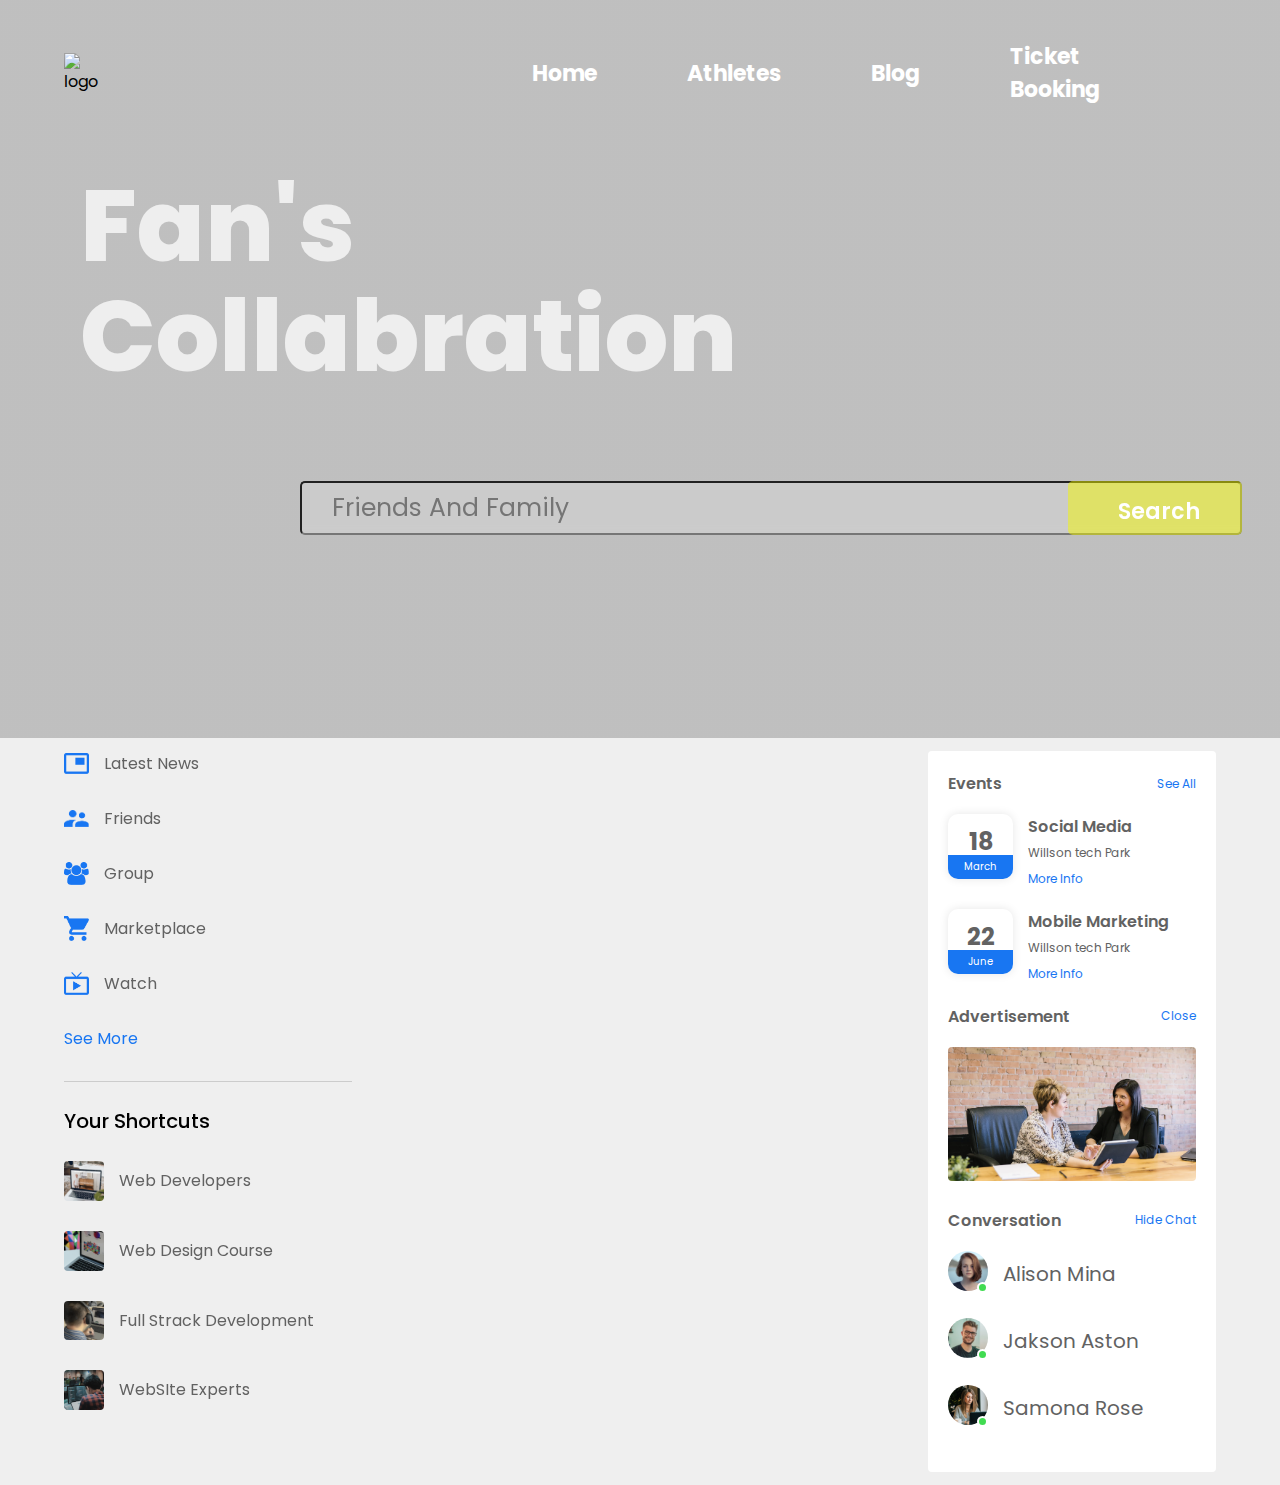
==== home.html @ 165e7d65 "Structure" ====
<!DOCTYPE html>
<html lang="en">
<head>
    <meta charset="UTF-8">
    <meta name="viewport" content="width=device-width, initial-scale=1.0">
    <title>Social Media Page</title>
    <link rel="stylesheet" href="style_home.css">
    <script src="https://kit.fontawesome.com/cb5ad846e6.js" crossorigin="anonymous"></script>
    <link rel="shortcut icon" href="images/favicon.ico" type="image/x-icon">
</head>
<body>
    
    <!-- <nav>
        <div class="nav-left">
            <img src="images/logo.png" alt="Logo" class="logo">
            <ul>
                <li><img src="images/notification.png" alt="notification"></li>
                <li><img src="images/inbox.png" alt="inbox"></li>
                <li><img src="images/video.png" alt="video"></li>
            </ul>
        </div>
        <div class="nav-right">

            <div class="search-box">
                <img src="images/search.png" alt="search">
                <input type="text" placeholder="Search">
            </div>

            <div class="nav-user-icon online">
                <img src="images/profile-pic.png" alt="profile pic">
            </div>
        </div>
    </nav> -->

    <div class="hero">
        <nav class=" nav-section flex">
            <div class="logo">
                <img src="./images/logo1.png" alt="logo">
            </div>

            <ul class="links flex">
                <li class="link"><strong><a href="#Home">Home</a></strong></li>
                <li class="link"><strong><a href="#Home">Athletes</a></strong></li>
                <li class="link"><strong><a href="#Home">Blog</a></strong></li>
                <li class="link"><strong><a href="#Home">Ticket Booking</a></strong></li>
            </ul>
        </nav>

        <header class="headline-section flex">
            <div class="heading">Fan's <br/>
                <span>Collabration </span>
            </div>

        </header>

        <div class="Search-section flex">
            <div class="search-input">
                <input type="text" placeholder="Friends And Family"></div>
            <div class=" search-text-div "></div>
            <div class="search-text ">Search</div>

        </div>

        
    </div>

    <dix class="container">
        <!-- left side bar  -->
        <div class="left-sidebar">
            <div class="imp-links">
                <a href="#"><img src="images/news.png" alt="news"> Latest News</a>
                <a href="#"><img src="images/friends.png" alt="friends"> Friends</a>
                <a href="#"><img src="images/group.png" alt="group">  Group</a>
                <a href="#"><img src="images/marketplace.png" alt="marketplace"> Marketplace</a>
                <a href="#"><img src="images/watch.png" alt="watch"> Watch</a>
                <a href="#">See More</a>
            </div>
            <div class="shortcut-links">
                <p>Your Shortcuts</p>
                <a href="#"><img src="images/shortcut-1.png" alt="shortcut1">Web Developers</a>
                <a href="#"><img src="images/shortcut-2.png" alt="shortcut1">Web Design Course</a>
                <a href="#"><img src="images/shortcut-3.png" alt="shortcut1">Full Strack Development</a>
                <a href="#"><img src="images/shortcut-4.png" alt="shortcut1">WebSIte Experts</a>

            </div>
        </div>


        <!-- main content  -->
        <div class="main-content"></div>


        <!-- right side bar  -->
        <div class="right-sidebar">
            <div class="sidebar-title">
                <h4>Events</h4>
                <a href="#">See All</a>
            </div>

            <div class="event">
                <div class="left-event">
                    <h3>18</h3>
                    <span>March</span>
                </div>
                <div class="right-event">
                    <h4>Social Media</h4>
                    <p><i class="fas fa-map-marker-alt"></i> Willson tech  Park</p>
                    <a href="#">More Info</a>
                </div>
            </div>

            <div class="event">
                <div class="left-event">
                    <h3>22</h3>
                    <span>June</span>
                </div>
                <div class="right-event">
                    <h4>Mobile Marketing</h4>
                    
                    <p> <i class="fas fa-map-marker-alt"></i> Willson tech  Park</p>
                    <a href="#">More Info</a>
                </div>
            </div>

            <div class="sidebar-title">
                <h4>Advertisement</h4>
                <a href="#">Close</a>
            </div>
            <img src="images/advertisement.png" alt="ads" class="sidebar-ads">

            <div class="sidebar-title">
                <h4>Conversation</h4>
                <a href="#">Hide Chat</a>
            </div>

            <div class="online-list">
                <div class="online">
                    <img src="images/member-1.png" alt="member1">
                </div>
                <p>Alison Mina</p>
            </div>
            <div class="online-list">
                <div class="online">
                    <img src="images/member-2.png" alt="member1">
                </div>
                <p>Jakson Aston</p>
            </div>
            <div class="online-list">
                <div class="online">
                    <img src="images/member-3.png" alt="member1">
                </div>
                <p>Samona Rose</p>
            </div>

        </div>

    </dix>

</body>
</html>
---- style_home.css ----
@import url('https://fonts.googleapis.com/css2?family=Poppins&display=swap');

*{
    margin: 0;
    padding: 0;
    font-family: 'poppins', sans-serif;
    box-sizing: border-box;
}

body{
    background: #efefef;
}

h1 {
    font-size: 3rem;
}

h2 {
    font-size: 2rem;
}

h3 {
    font-size: 1.5rem;
}

p {
    font-family: 'poppins', sans-serif;
    font-size: 1.25rem;
    color: var(--secondary-text-color);
    line-height: 1.8rem;
}

a {
    text-decoration: none;
    display: inline-block;
}

ul {
    list-style: none;
}

/* .container {
    max-width: 1180px;
    //max width basically used for the difine the max
    margin-inline: auto;
    padding-inline: 20px;
    overflow: hidden;
} */

.flex {
    display: flex;
    align-items: center;
}

.hero {
    width: 100%;
    height: 738px;
    background-image: linear-gradient(rgba(0, 0, 0, 0.2), rgba(0, 0, 0, 0.2)), url(./images/backgroung_img1.png);
    background-repeat: no-repeat;
    background-size: cover;
}

nav {
    /* justify-content: space-between; */
    padding: 40px;
    padding-left: 5%;
    padding-right: 10%;
    justify-items: flex-start;
    gap: 120px;
}

.links {
    gap: 90px;
    margin-inline-start: 300px;
}

.link a {
    font-size: 1.375rem;
    color: #ffffff;
}

.heading {
    width: 1000px;
    color: rgba(255, 255, 255, 0.73);
    font-size: 100px;
    font-weight: 800;
    line-height: 110px;
    padding-left: 80px;
    padding-top: 25px;
}

.heading span {
    width: 902px;
    color: rgba(255, 255, 255, 0.73);
    font-size: 100px;
    font-weight: 800;
    line-height: 110px;
    padding-top: 80px;
}

.Search-section {
    width: 942px;
    height: 54px;
    position: relative;
    flex-direction: row;
    margin-top: 90px;
    margin-left: 300px;
}

.search-input input {
    width: 942px;
    height: 54px;
    left: 0px;
    padding-left: 30px;
    font-size: 25px;
    color: #ffffff;
    /* justify-self: center; */
    background: rgba(255, 255, 255, 0.2);
    border-radius: 5px;
    backdrop-filter: blur(4px)
}
.search-input input ::placeholder{
    color: #fff;
}

.search-text-div {
    width: 174px;
    height: 54px;
    left: 768px;
    top: 0px;
    position: absolute;
    background: rgba(244, 249, 0, 0.49);
    border-radius: 5px
}

.search-text {
    left: 818px;
    top: 14px;
    position: absolute;
    color: white;
    font-size: 22px;
    font-weight: 600;
    word-wrap: break-word
}



.official-Tracking {
    width: 373px;
    height: 54px;
    background: rgba(255, 184, 0, 0.74);
    border-radius: 5px;
    backdrop-filter: blur(4px);
    justify-content: center;
    color: #ffffff;
    font-size: 20px;
}



/* nav{
    display: flex;
    align-items: center;
    justify-content: space-between;
    background: #1876f2;
    padding: 5px 5%;
    //Puts the header bar at one place 
    position: sticky;
    top: 0;
    z-index: 100;
}

.logo{
    width: 160px;
    margin-right: 45px;
}

.nav-left, .nav-right{
    display: flex;
    align-items: center;
}
.nav-left ul li{
    list-style: none;
    display: inline-block;
}
.nav-left ul li{
    width: 28px;
    margin: 0 15px;
}
.nav-user-icon img{
    width: 40px;
    border-radius: 50%;
    cursor: pointer;
}
.nav-user-icon{
    margin-left: 30px;
}
.search-box{
    background: #efefef;
    width: 350px;
    border-radius: 20px;
    display: flex;
    align-items: center;
    padding: 0 15px;
}

.search-box img{
    width: 18px;
}

.search-box input{
    width: 100%;
    background: transparent;
    padding: 10px;
    outline: none;
    border: 0;
} */

    /* Common */

.online{
    position: relative;
}
.online::after{
    content: '';
    width: 7px;
    height: 7px;
    border: 2px solid #fff;
    border-radius: 50%;
    background: #41db51;
    position: absolute;
    top: 0;
    right: 0;
}

    /* Main Body  */

.container{
    display: flex;
    justify-content: space-between;
    padding: 13px 5%;
}

/* Left Side Bar  */

.left-sidebar{
    /* background: #cbdffa; */
    flex-basis: 25%;
    position: sticky;
    top: 70px;
    align-self: flex-start;
}


.imp-links a , .shortcut-links a{
    text-decoration: none;
    display: flex;
    align-items: center;
    margin-bottom: 30px;
    color: #626262;
    width: fit-content;
}

.imp-links a img{
    width: 25px;
    margin-right: 15px;
}

.imp-links a:last-child{
    color: #1876f2;
}

.imp-links{
    border-bottom: 1px solid #ccc;
    
}
 
.shortcut-links a img{
    width: 40px;
    border-radius: 4px;
    margin-right: 15px;
}

.shortcut-links p{
    margin: 25px 0;
    columns: #626262;
    font-weight: 500;
}


/* Right Side Bar  */

.right-sidebar{
    /* background: #cbdffa; */
    flex-basis: 25%;
    position: sticky;
    top: 70px;
    align-self: flex-start;
    background: #fff;
    padding: 20px;
    border-radius: 4px;
    color: #626262;
}

.sidebar-title{
    display: flex;
    align-items: center;
    justify-content: space-between;
    margin-bottom: 18px;

}

.right-sidebar h4{
    font-weight: 600;
    font-size: 16px;
}

.sidebar-title a{
    text-decoration: none;
    color: #1876f2;
    font-size: 12px;
}

.event{
    display: flex;
    font-size: 14px;
    margin-bottom: 20px;
}

.left-event{
    border-radius: 10px;
    height: 65px;
    width: 65px;
    margin-right: 15px;
    padding-top: 10px;
    text-align: center;
    position: relative;
    overflow: hidden;
    box-shadow: 0 0 10px rgba(0,0,0, 0.1); 
}

.event p{
    font-size: 12px;
}

.event a{
    font-size: 12px;
    text-decoration: none;
    color: #1876f2;
}

.left-event span{
    position: absolute;
    bottom: 0;
    left: 0;
    width: 100%;
    background: #1876f2;
    color: #fff;
    font-size: 10px;
    padding: 4px 0;
}

.sidebar-ads{
    width: 100%;
    margin-bottom: 20px;
    border-radius: 4px;
}

.online-list{
    display: flex;
    align-items: center;
    margin-bottom: 20px;
}

.online-list .online img{
    width: 40px;
    border-radius: 50%;
}

.online-list .online {
    width: 40px;
    border-radius: 50%;
    margin-right: 15px;
}

.online-list .online::after{
    top: unset;
    bottom: 5px;
}


/* Main Content Bar  */

.main-content{
    flex-basis: 47%;
}
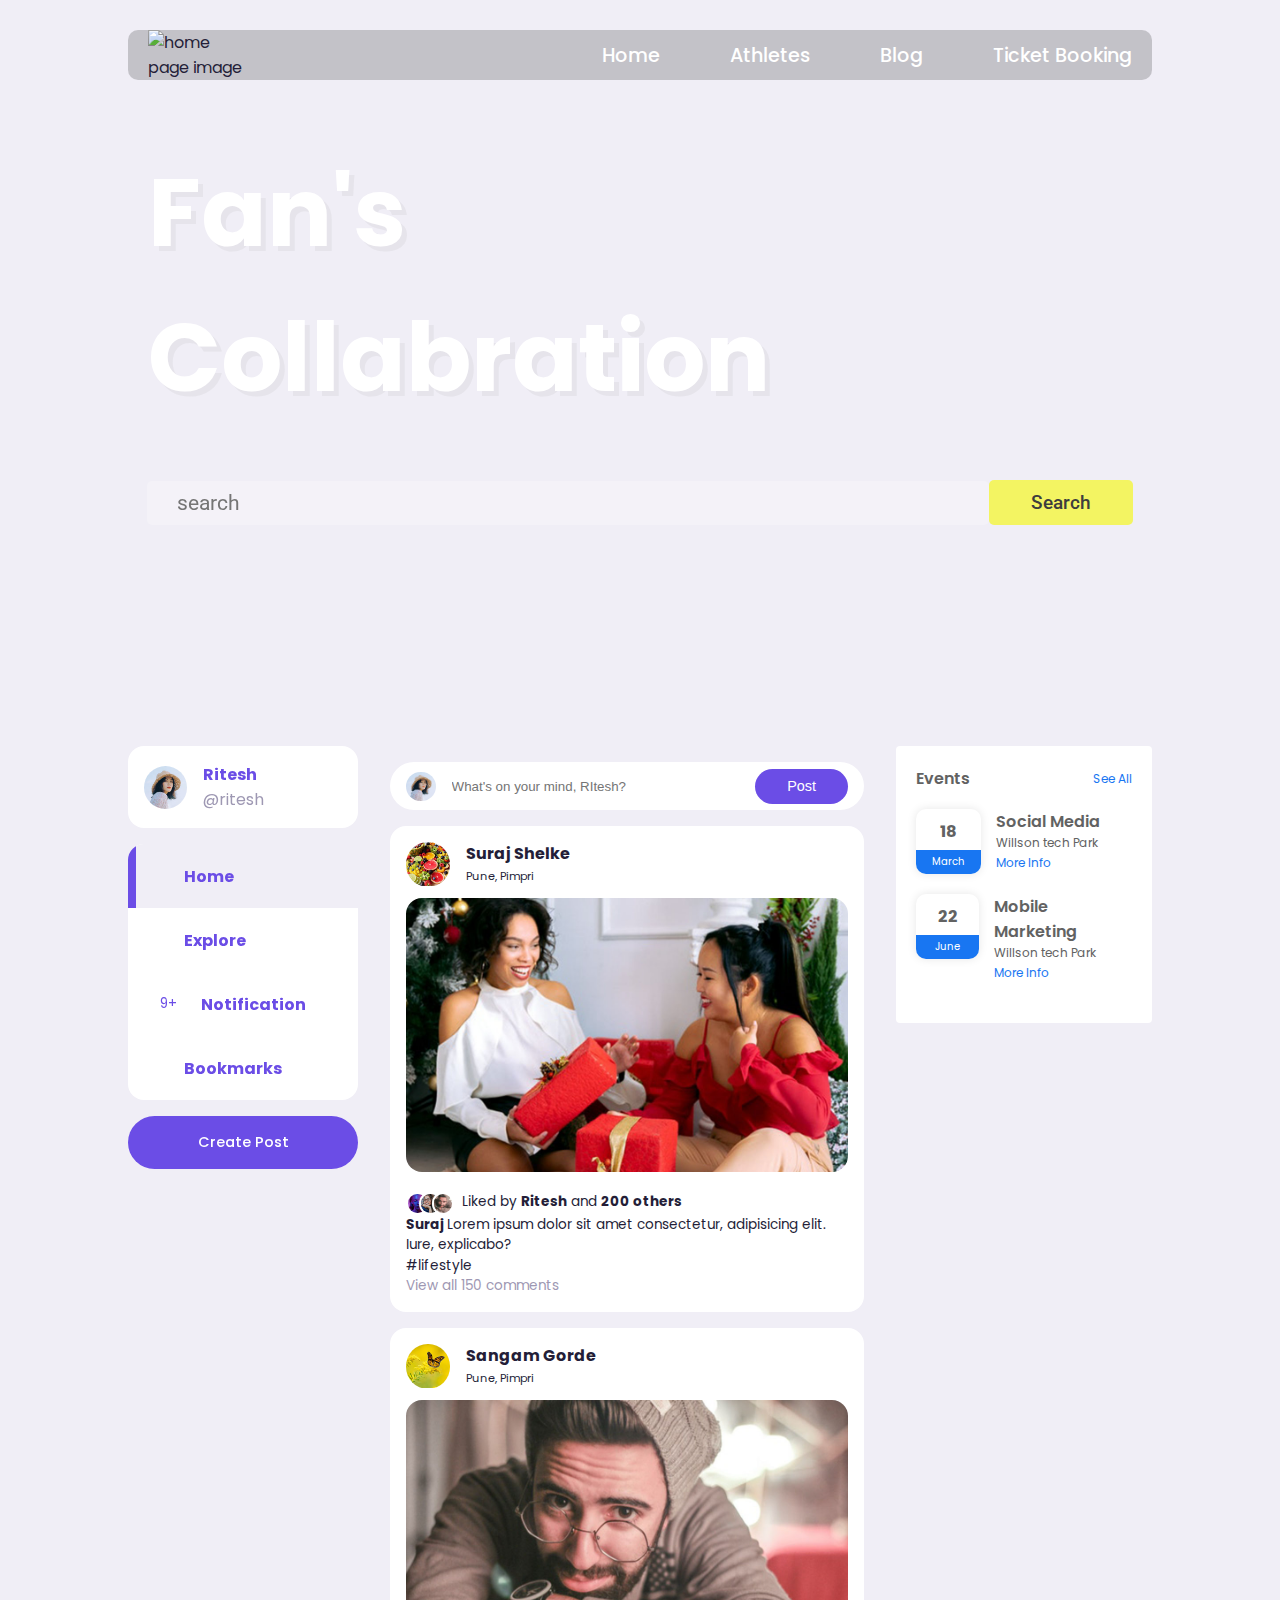
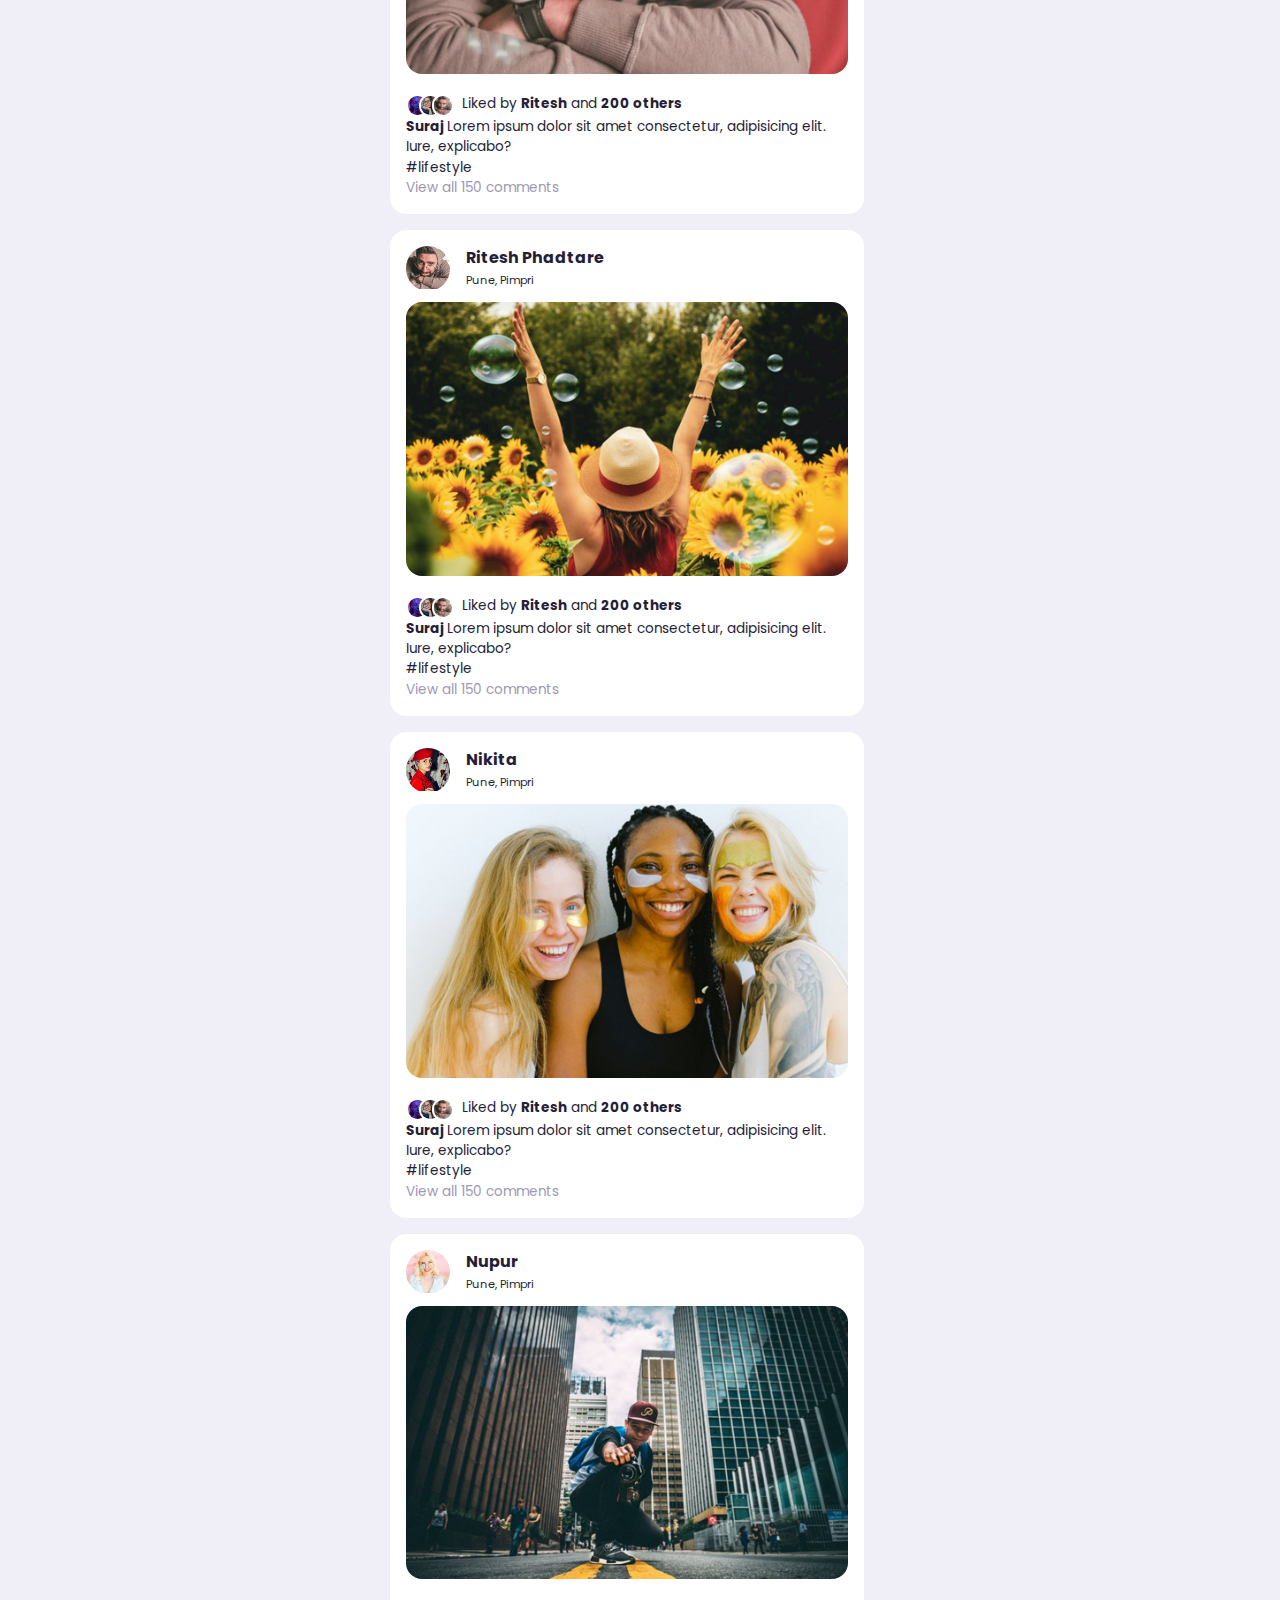
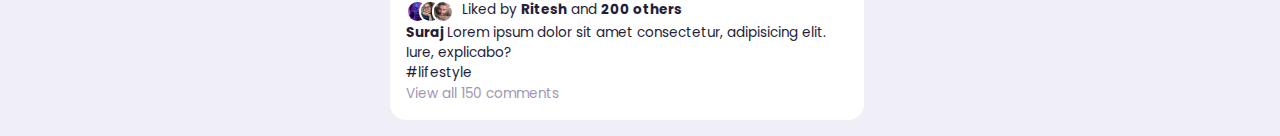
==== commit 109475bf: "Made Responsive" ====
--- a/home.html
+++ b/home.html
@@ -3,158 +3,448 @@
 <head>
     <meta charset="UTF-8">
     <meta name="viewport" content="width=device-width, initial-scale=1.0">
-    <title>Social Media Page</title>
+    <title>Social Media</title>
     <link rel="stylesheet" href="style_home.css">
+    <link rel="stylesheet" href="responsive css/sm_res_style.css">
+
     <script src="https://kit.fontawesome.com/cb5ad846e6.js" crossorigin="anonymous"></script>
-    <link rel="shortcut icon" href="images/favicon.ico" type="image/x-icon">
 </head>
 <body>
+        <!-- Common Header -->
+    <div class="hero">
+        <nav class="nav-section container flex">
+            <div class="website-logo">
+                <img class="LogoImg" src="images/logo1.png" alt="home page image">
+            </div>
+
+            <div class="menus">
+                <ul class="flex">
+                    <li><strong><a class="hover-menu" href="#home">Home</a></strong></li>
+                    <li><strong><a class="hover-menu" href="#home">Athletes</a></strong></li>
+                    <li><strong><a class="hover-menu" href="#home">Blog</a></strong></li>
+                    <li><strong><a class="hover-menu" href="#home">Ticket Booking</a></strong></li>
+                </ul>
+            </div>
+            <a href="#" class="nav-toggle hover-menu">
+                <img class="Bars" src="images/menuBars.png" alt="">
+            </a>
+        </nav>
+
+        <header>
+            <div class="header-section container flex">
+                <div class="header-text flex">
+                    <h1>Fan's</h1>
+                    <h1>Collabration</h1>
+                </div>
+            </div>
+
+            <div class="search-section container flex">
+                <div class="search-input">
+                    <input type="text" placeholder="search">
+                </div>
     
-    <!-- <nav>
-        <div class="nav-left">
-            <img src="images/logo.png" alt="Logo" class="logo">
-            <ul>
-                <li><img src="images/notification.png" alt="notification"></li>
-                <li><img src="images/inbox.png" alt="inbox"></li>
-                <li><img src="images/video.png" alt="video"></li>
-            </ul>
+                <div class="search-text ">
+                    <input class="search-btn" type="button" name="search-btn" value="Search">
+                </div>
+            </div>
+        </header>
+    </div>
+
+
+    <!-- Main -->
+    <main>
+        <div class="container">
+            <!-- LEFT -->
+            <div class="left">
+                <a class="profile">
+                    <div class="profile-photo">
+                        <img src="images/profile-1.jpg">
+                    </div>
+                    <div class="handle">
+                        <h4>Ritesh</h4>
+                        <p class="text-muted">
+                            @ritesh
+                        </p>
+                    </div>
+                </a>
+
+                <!-- Side Bar -->
+                <div class="sidebar">
+                    <a class="menu-item active">
+                        <span><i class="fa-solid fa-house"></i></span> <h3>Home</h3>
+                    </a>
+
+                    <a class="menu-item">
+                        <span><i class="fa-regular fa-compass"></i></span> <h3>Explore</h3>
+                    </a>
+
+                    <a class="menu-item" id="notifications">
+                        <span><i class="fa-regular fa-bell"></i></span><small class="notification-count">9+</small> <h3>Notification</h3>
+                        <!-- Notification Pop Up -->
+                        <div class="notifications-popup">
+                            <div>
+                                <div class="profile-photo">
+                                    <img src="images/profile-2.jpg">
+                                </div>
+                                <div class="notification-body">
+                                    <b>Suraj Shelke</b> accepted your friend request
+                                    <small class="text-muted">2 DAYS AGO</small>
+                                </div>
+                            </div>
+
+                            <div>
+                                <div class="profile-photo">
+                                    <img src="images/profile-3.jpg">
+                                </div>
+                                <div class="notification-body">
+                                    <b>Suraj Shelke</b> accepted your friend request
+                                    <small class="text-muted">2 DAYS AGO</small>
+                                </div>
+                            </div>
+
+                            <div>
+                                <div class="profile-photo">
+                                    <img src="images/profile-4.jpg">
+                                </div>
+                                <div class="notification-body">
+                                    <b>Suraj Shelke</b> accepted your friend request
+                                    <small class="text-muted">2 DAYS AGO</small>
+                                </div>
+                            </div> 
+
+                            <div>
+                                <div class="profile-photo">
+                                    <img src="images/profile-6.jpg">
+                                </div>
+                                <div class="notification-body">
+                                    <b>Suraj Shelke</b> accepted your friend request
+                                    <small class="text-muted">2 DAYS AGO</small>
+                                </div>
+                            </div> 
+
+                            <div>
+                                <div class="profile-photo">
+                                    <img src="images/profile-7.jpg">
+                                </div>
+                                <div class="notification-body">
+                                    <b>Suraj Shelke</b> accepted your friend request
+                                    <small class="text-muted">2 DAYS AGO</small>
+                                </div>
+                            </div> 
+                        </div>
+                        <!-- END Notification Pop Up -->
+                    </a>
+
+                    <!-- <a class="menu-item" id="messages-notification">
+                        <span><i class="fa-regular fa-message" ><small class="notification-count">6</small></i></span> <h3>Message</h3>
+                    </a> -->
+
+                    <a class="menu-item">
+                        <span><i class="fa-regular fa-bookmark"></i></span> <h3>Bookmarks</h3>
+                    </a>
+
+                    <!-- <a class="menu-item">
+                        <span><i class="fa-solid fa-chart-line"></i></span> <h3>Analytics</h3>
+                    </a> -->
+
+                    <!-- <a class="menu-item">
+                        <span><i class="fa-solid fa-palette"></i></span> <h3>Theme</h3>
+                    </a> -->
+
+                    <!-- <a class="menu-item">
+                        <span><i class="fa-solid fa-gear"></i></span> <h3>Settings</h3>
+                    </a> -->
+                </div>
+
+                <!-- END of Sidebar -->
+                <label for="create-post" class="btn btn-primary">Create Post</label>
+            </div>
+            <!-- END of LEFT -->
+
+            <!-- Middle -->
+            <div class="middle">
+
+                <!-- Create Post -->
+                <form class="create-post">
+                    <div class="profile-photo">
+                        <img src="images/profile-1.jpg">
+                    </div>
+                    <input type="text" placeholder="What's on your mind, RItesh?" id="create-post">
+                    <input type="submit" value="Post" class="btn btn-primary">
+                </form>
+                <!-- End of Create Post -->
+
+                <!-- Feeds -->
+                <div class="feeds">
+                    <!-- Feed1 -->
+                    <div class="feed">
+                        <div class="head">
+                            <div class="user">
+                                <div class="profile-photo">
+                                    <img src="images/profile-13.jpg">
+                                </div>
+                                <div class="info">
+                                    <h3>Suraj Shelke</h3>
+                                    <small>Pune, Pimpri</small>
+                                </div>
+                            </div>
+                            <span class="edit">
+                                <i class="fa-solid fa-ellipsis"></i>
+                            </span>
+                        </div>
+                        <div class="photo">
+                            <img src="images/feed-1.jpg" alt="">
+                        </div>
+
+                        <div class="action-buttons">
+                            <div class="interaction-buttons">
+                                <span><i class="fa-regular fa-heart"></i></span>
+                                <span><i class="fa-regular fa-comment"></i></span>
+                                <span><i class="fa-solid fa-share"></i></span>
+                            </div>
+                            <div class="bookmark">
+                                <span><i class="fa-regular fa-bookmark"></i></span>
+                            </div>
+                        </div>
+
+                        <div class="liked-by">
+                            <span><img src="images/profile-10.jpg" alt=""></span>
+                            <span><img src="images/profile-4.jpg" alt=""></span>
+                            <span><img src="images/profile-15.jpg" alt=""></span>
+                            <p>Liked by <b>Ritesh</b> and <b>200 others</b></p>
+                        </div>
+
+                        <div class="caption">
+                            <p><b>Suraj </b>Lorem ipsum dolor sit amet consectetur, adipisicing elit. Iure, explicabo?</p>
+                            <span class="harsh-tag">#lifestyle</span>
+                        </div>
+                        <div class="comments text-muted">View all 150 comments</div>
+                    </div>
+                    <!-- END of Feed1 -->
+
+                    <!-- Feed2 -->
+                    <div class="feed">
+                        <div class="head">
+                            <div class="user">
+                                <div class="profile-photo">
+                                    <img src="images/profile-14.jpg">
+                                </div>
+                                <div class="info">
+                                    <h3>Sangam Gorde</h3>
+                                    <small>Pune, Pimpri</small>
+                                </div>
+                            </div>
+                            <span class="edit">
+                                <i class="fa-solid fa-ellipsis"></i>
+                            </span>
+                        </div>
+                        <div class="photo">
+                            <img src="images/feed-2.jpg" alt="">
+                        </div>
+
+                        <div class="action-buttons">
+                            <div class="interaction-buttons">
+                                <span><i class="fa-regular fa-heart"></i></span>
+                                <span><i class="fa-regular fa-comment"></i></span>
+                                <span><i class="fa-solid fa-share"></i></span>
+                            </div>
+                            <div class="bookmark">
+                                <span><i class="fa-regular fa-bookmark"></i></span>
+                            </div>
+                        </div>
+
+                        <div class="liked-by">
+                            <span><img src="images/profile-10.jpg" alt=""></span>
+                            <span><img src="images/profile-4.jpg" alt=""></span>
+                            <span><img src="images/profile-15.jpg" alt=""></span>
+                            <p>Liked by <b>Ritesh</b> and <b>200 others</b></p>
+                        </div>
+
+                        <div class="caption">
+                            <p><b>Suraj </b>Lorem ipsum dolor sit amet consectetur, adipisicing elit. Iure, explicabo?</p>
+                            <span class="harsh-tag">#lifestyle</span>
+                        </div>
+                        <div class="comments text-muted">View all 150 comments</div>
+                    </div>
+                    <!-- END of Feed2 -->
+                    
+                    <!-- Feed3 -->
+                    <div class="feed">
+                        <div class="head">
+                            <div class="user">
+                                <div class="profile-photo">
+                                    <img src="images/profile-15.jpg">
+                                </div>
+                                <div class="info">
+                                    <h3>Ritesh Phadtare</h3>
+                                    <small>Pune, Pimpri</small>
+                                </div>
+                            </div>
+                            <span class="edit">
+                                <i class="fa-solid fa-ellipsis"></i>
+                            </span>
+                        </div>
+                        <div class="photo">
+                            <img src="images/feed-3.jpg" alt="">
+                        </div>
+
+                        <div class="action-buttons">
+                            <div class="interaction-buttons">
+                                <span><i class="fa-regular fa-heart"></i></span>
+                                <span><i class="fa-regular fa-comment"></i></span>
+                                <span><i class="fa-solid fa-share"></i></span>
+                            </div>
+                            <div class="bookmark">
+                                <span><i class="fa-regular fa-bookmark"></i></span>
+                            </div>
+                        </div>
+
+                        <div class="liked-by">
+                            <span><img src="images/profile-10.jpg" alt=""></span>
+                            <span><img src="images/profile-4.jpg" alt=""></span>
+                            <span><img src="images/profile-15.jpg" alt=""></span>
+                            <p>Liked by <b>Ritesh</b> and <b>200 others</b></p>
+                        </div>
+
+                        <div class="caption">
+                            <p><b>Suraj </b>Lorem ipsum dolor sit amet consectetur, adipisicing elit. Iure, explicabo?</p>
+                            <span class="harsh-tag">#lifestyle</span>
+                        </div>
+                        <div class="comments text-muted">View all 150 comments</div>
+                    </div>
+                    <!-- END of Feed3 -->
+
+                    <!-- Feed4 -->
+                    <div class="feed">
+                        <div class="head">
+                            <div class="user">
+                                <div class="profile-photo">
+                                    <img src="images/profile-16.jpg">
+                                </div>
+                                <div class="info">
+                                    <h3>Nikita</h3>
+                                    <small>Pune, Pimpri</small>
+                                </div>
+                            </div>
+                            <span class="edit">
+                                <i class="fa-solid fa-ellipsis"></i>
+                            </span>
+                        </div>
+                        <div class="photo">
+                            <img src="images/feed-4.jpg" alt="">
+                        </div>
+
+                        <div class="action-buttons">
+                            <div class="interaction-buttons">
+                                <span><i class="fa-regular fa-heart"></i></span>
+                                <span><i class="fa-regular fa-comment"></i></span>
+                                <span><i class="fa-solid fa-share"></i></span>
+                            </div>
+                            <div class="bookmark">
+                                <span><i class="fa-regular fa-bookmark"></i></span>
+                            </div>
+                        </div>
+
+                        <div class="liked-by">
+                            <span><img src="images/profile-10.jpg" alt=""></span>
+                            <span><img src="images/profile-4.jpg" alt=""></span>
+                            <span><img src="images/profile-15.jpg" alt=""></span>
+                            <p>Liked by <b>Ritesh</b> and <b>200 others</b></p>
+                        </div>
+
+                        <div class="caption">
+                            <p><b>Suraj </b>Lorem ipsum dolor sit amet consectetur, adipisicing elit. Iure, explicabo?</p>
+                            <span class="harsh-tag">#lifestyle</span>
+                        </div>
+                        <div class="comments text-muted">View all 150 comments</div>
+                    </div>
+                    <!-- END of Feed4 -->
+
+                    <!-- Feed5 -->
+                    <div class="feed">
+                        <div class="head">
+                            <div class="user">
+                                <div class="profile-photo">
+                                    <img src="images/profile-17.jpg">
+                                </div>
+                                <div class="info">
+                                    <h3>Nupur</h3>
+                                    <small>Pune, Pimpri</small>
+                                </div>
+                            </div>
+                            <span class="edit">
+                                <i class="fa-solid fa-ellipsis"></i>
+                            </span>
+                        </div>
+                        <div class="photo">
+                            <img src="images/feed-5.jpg" alt="">
+                        </div>
+
+                        <div class="action-buttons">
+                            <div class="interaction-buttons">
+                                <span><i class="fa-regular fa-heart"></i></span>
+                                <span><i class="fa-regular fa-comment"></i></span>
+                                <span><i class="fa-solid fa-share"></i></span>
+                            </div>
+                            <div class="bookmark">
+                                <span><i class="fa-regular fa-bookmark"></i></span>
+                            </div>
+                        </div>
+
+                        <div class="liked-by">
+                            <span><img src="images/profile-10.jpg" alt=""></span>
+                            <span><img src="images/profile-4.jpg" alt=""></span>
+                            <span><img src="images/profile-15.jpg" alt=""></span>
+                            <p>Liked by <b>Ritesh</b> and <b>200 others</b></p>
+                        </div>
+
+                        <div class="caption">
+                            <p><b>Suraj </b>Lorem ipsum dolor sit amet consectetur, adipisicing elit. Iure, explicabo?</p>
+                            <span class="harsh-tag">#lifestyle</span>
+                        </div>
+                        <div class="comments text-muted">View all 150 comments</div>
+                    </div>
+                    <!-- END of Feed5 -->
+                </div>
+                <!-- END of Feeds -->
+            </div>
+            <!-- END of Middle -->
+
+            <!-- Right -->
+            <div class="right-sidebar">
+                <div class="sidebar-title">
+                    <h4>Events</h4>
+                    <a href="#">See All</a>
+                </div>
+    
+                <div class="event">
+                    <div class="left-event">
+                        <h3>18</h3>
+                        <span>March</span>
+                    </div>
+                    <div class="right-event">
+                        <h4>Social Media</h4>
+                        <p><i class="fas fa-map-marker-alt"></i> Willson tech  Park</p>
+                        <a href="#">More Info</a>
+                    </div>
+                </div>
+    
+                <div class="event">
+                    <div class="left-event">
+                        <h3>22</h3>
+                        <span>June</span>
+                    </div>
+                    <div class="right-event">
+                        <h4>Mobile Marketing</h4>
+                        
+                        <p> <i class="fas fa-map-marker-alt"></i> Willson tech  Park</p>
+                        <a href="#">More Info</a>
+                    </div>
+                </div>
+            </div>
+            <!-- END of RIght -->
         </div>
-        <div class="nav-right">
-
-            <div class="search-box">
-                <img src="images/search.png" alt="search">
-                <input type="text" placeholder="Search">
-            </div>
-
-            <div class="nav-user-icon online">
-                <img src="images/profile-pic.png" alt="profile pic">
-            </div>
-        </div>
-    </nav> -->
-
-    <div class="hero">
-        <nav class=" nav-section flex">
-            <div class="logo">
-                <img src="./images/logo1.png" alt="logo">
-            </div>
-
-            <ul class="links flex">
-                <li class="link"><strong><a href="#Home">Home</a></strong></li>
-                <li class="link"><strong><a href="#Home">Athletes</a></strong></li>
-                <li class="link"><strong><a href="#Home">Blog</a></strong></li>
-                <li class="link"><strong><a href="#Home">Ticket Booking</a></strong></li>
-            </ul>
-        </nav>
-
-        <header class="headline-section flex">
-            <div class="heading">Fan's <br/>
-                <span>Collabration </span>
-            </div>
-
-        </header>
-
-        <div class="Search-section flex">
-            <div class="search-input">
-                <input type="text" placeholder="Friends And Family"></div>
-            <div class=" search-text-div "></div>
-            <div class="search-text ">Search</div>
-
-        </div>
-
-        
-    </div>
-
-    <dix class="container">
-        <!-- left side bar  -->
-        <div class="left-sidebar">
-            <div class="imp-links">
-                <a href="#"><img src="images/news.png" alt="news"> Latest News</a>
-                <a href="#"><img src="images/friends.png" alt="friends"> Friends</a>
-                <a href="#"><img src="images/group.png" alt="group">  Group</a>
-                <a href="#"><img src="images/marketplace.png" alt="marketplace"> Marketplace</a>
-                <a href="#"><img src="images/watch.png" alt="watch"> Watch</a>
-                <a href="#">See More</a>
-            </div>
-            <div class="shortcut-links">
-                <p>Your Shortcuts</p>
-                <a href="#"><img src="images/shortcut-1.png" alt="shortcut1">Web Developers</a>
-                <a href="#"><img src="images/shortcut-2.png" alt="shortcut1">Web Design Course</a>
-                <a href="#"><img src="images/shortcut-3.png" alt="shortcut1">Full Strack Development</a>
-                <a href="#"><img src="images/shortcut-4.png" alt="shortcut1">WebSIte Experts</a>
-
-            </div>
-        </div>
-
-
-        <!-- main content  -->
-        <div class="main-content"></div>
-
-
-        <!-- right side bar  -->
-        <div class="right-sidebar">
-            <div class="sidebar-title">
-                <h4>Events</h4>
-                <a href="#">See All</a>
-            </div>
-
-            <div class="event">
-                <div class="left-event">
-                    <h3>18</h3>
-                    <span>March</span>
-                </div>
-                <div class="right-event">
-                    <h4>Social Media</h4>
-                    <p><i class="fas fa-map-marker-alt"></i> Willson tech  Park</p>
-                    <a href="#">More Info</a>
-                </div>
-            </div>
-
-            <div class="event">
-                <div class="left-event">
-                    <h3>22</h3>
-                    <span>June</span>
-                </div>
-                <div class="right-event">
-                    <h4>Mobile Marketing</h4>
-                    
-                    <p> <i class="fas fa-map-marker-alt"></i> Willson tech  Park</p>
-                    <a href="#">More Info</a>
-                </div>
-            </div>
-
-            <div class="sidebar-title">
-                <h4>Advertisement</h4>
-                <a href="#">Close</a>
-            </div>
-            <img src="images/advertisement.png" alt="ads" class="sidebar-ads">
-
-            <div class="sidebar-title">
-                <h4>Conversation</h4>
-                <a href="#">Hide Chat</a>
-            </div>
-
-            <div class="online-list">
-                <div class="online">
-                    <img src="images/member-1.png" alt="member1">
-                </div>
-                <p>Alison Mina</p>
-            </div>
-            <div class="online-list">
-                <div class="online">
-                    <img src="images/member-2.png" alt="member1">
-                </div>
-                <p>Jakson Aston</p>
-            </div>
-            <div class="online-list">
-                <div class="online">
-                    <img src="images/member-3.png" alt="member1">
-                </div>
-                <p>Samona Rose</p>
-            </div>
-
-        </div>
-
-    </dix>
-
+    </main>
+    <script src="script.js"></script>
 </body>
 </html>--- a/style_home.css
+++ b/style_home.css
@@ -1,294 +1,544 @@
 @import url('https://fonts.googleapis.com/css2?family=Poppins&display=swap');
-
-*{
+@import url('https://fonts.googleapis.com/css2?family=Poppins:wght@200;300;400;500;600;700&display=swap');
+@import url('https://fonts.googleapis.com/css2?family=Roboto&display=swap');
+
+:root{
+    --color-white: hsl(252, 30%, 100%);
+    --color-light: hsl(252, 30%, 95%);
+    --color-gray: hsl(252, 15%, 65%);
+    --color-primary: hsl(252,75%, 60%);
+    --color-secondary: hsl(252,100%,90%);
+    --color-success: hsl(120, 95%, 65%);
+    --color-danger: hsl(0,95%,65%);
+    --color-dark: hsl(252, 30%, 17%);
+    --color-black: hsl(252, 30%, 10%);
+
+    --border-radius: 2rem;
+    --card-border-radius: 1rem;
+    --btn-padding: 0.6rem 2rem;
+    --search-padding: 0.6rem 1rem;
+    --card-padding: 1rem;
+
+    --sticky-top-left: 5.4rem;
+    --sticky-top-right: -18rem;
+
+    --primary-text-color:#ffffff;
+    --secondary-text-color:#000000;
+    --sub-text-color:#484848;
+    --section-front-title:#4870FF;
+    --section-BG-title:#ffb70092;
+    --button-color:#FFB800;
+    --padding-inline-section:20px
+}
+
+* , *::before, *::after{
     margin: 0;
     padding: 0;
-    font-family: 'poppins', sans-serif;
+    outline: 0;
     box-sizing: border-box;
-}
-
-body{
-    background: #efefef;
-}
-
-h1 {
+    text-decoration: none;
+    list-style: none;
+    border: none;
+}
+
+
+.hero h1{
+    font-size: 6rem;
+    color: #ffffff;
+    text-shadow: 5px 5px #b5b5b528;
+}
+
+.hero h2{
+    font-size: 2rem;
+    color: #ffffff;
+    font-weight: 500;
+}
+
+.hero h3{
+    font-size: 3.9rem;
+    color: var(--section-front-title);
+    font-weight: 700;
+}
+.hero h4{
+    font-size: 1.2rem;
+    color: #ffffff;
+    font-weight: 300;
+}
+
+.hero h5{
     font-size: 3rem;
-}
-
-h2 {
-    font-size: 2rem;
-}
-
-h3 {
-    font-size: 1.5rem;
-}
-
-p {
-    font-family: 'poppins', sans-serif;
-    font-size: 1.25rem;
-    color: var(--secondary-text-color);
+    color: #000000df;
+    font-weight: 700;
+    line-height: 60px;
+    font-family: 'Poppins', sans-serif;
+}
+
+.hero .small-bold-text{
+    font-size: 1rem;
+    font-weight:700;
+}
+
+.hero p{
+    font-family:'Times New Roman', Times, serif;
+    font-size: 1.35rem;
+    color:#ffffff;
     line-height: 1.8rem;
-}
-
-a {
+    text-align: justify;
+}
+
+.hero a{
     text-decoration: none;
     display: inline-block;
 }
-
-ul {
+.hero ul{
     list-style: none;
-}
-
-/* .container {
-    max-width: 1180px;
-    //max width basically used for the difine the max
+    font-size: 1.2rem;
+   
+}
+
+.hero .flex{
+    display: flex;
+    align-items: center;
+}
+
+.hero .container{
+    max-width: 1200px;
     margin-inline: auto;
-    padding-inline: 20px;
     overflow: hidden;
+    /* background-color: #180707c2; */
+    padding-inline:var(--padding-inline-section) ;
+} 
+
+.hero .hover-menu{
+  
+    color: var(--primary-text-color);
+    font-weight: 500;
+    transition: 0.2s ease-in-out;
+}
+
+.hero .hover-menu:hover{
+    color: #f5f900;
+    border-bottom:3px solid #f5f900;
+   
+}
+
+.hero .nav-toggle{
+    display: none;
+}
+
+
+.hero{
+    background-image: url(images/backgroung_img1.png);
+    /* background-color: #4870FF; */
+    background-size: 100%;
+    height: 660px;
+    background-repeat: no-repeat;
+}
+
+.hero .nav-section{
+    justify-content: space-between;
+    position: relative;
+    top: 30px;
+    background-color: #0000002f;
+    border-radius: 10px;
+}
+
+.hero .website-logo{
+    width: 97px;
+}
+
+.hero .menus{
+    /* flex-basis:730px ; */
+}
+.hero .menus ul{
+    justify-content: end;
+    gap: 70px;
+}
+
+.hero header{
+    margin-top: 90px;
+}
+
+.hero .header-section{
+    gap: 45px;
+    justify-content: left;
+}
+
+.hero .horizontal-line img{
+    width: 10px;
+}
+
+.hero .header-text{
+    justify-content: left;
+    flex-direction: column;
+    align-items: baseline;
+  
+}
+
+
+.hero .search-section{
+    justify-content: center;
+    margin-top: 50px;
+}
+
+.hero .search-input input {
+    width: 842px;
+    height: 44px;
+    border: none;
+    padding-left: 30px;
+    font-size: 21px;
+    font-family:'Roboto', sans-serif;
+    color: #000000;
+    background: rgba(255, 255, 255, 0.251);
+    border-radius: 5px;
+    backdrop-filter: blur(2px)
+}
+
+.hero .search-btn{
+    width: 143.7px;
+    height: 45px;
+    background: #f5f9009a;
+    color: rgb(61, 61, 61);
+    font-size: 19px;
+    border: none;
+    font-weight: 500;
+    font-family:'Roboto', sans-serif;
+    border-radius: 5px;
+    word-wrap: break-word;
+    cursor: pointer;
+}
+.hero .search-btn:hover{
+    color: var(--secondary-text-color);
+    background-color:#f5f900;
+    /* border: 1px solid #ffffff; */
+}
+
+/* Main Social Media Body Style */
+
+
+
+/* NAV END */
+
+body{
+    font-family: 'Poppins', sans-serif;
+    color: var(--color-dark);
+    background: var(--color-light);
+    overflow-x: hidden;
+}
+
+/* Genereal Style */
+.container{
+    width: 80%;
+    margin: 0 auto;
+}
+
+.profile-photo{
+    width: 2.7rem;
+    aspect-ratio: 1/1;
+    border-radius: 50%;
+    overflow: hidden ;
+}
+
+img{
+    display: block;
+    width: 100%;
+}
+
+.btn{
+    display: inline-block;
+    padding: var(--btn-padding);
+    font-weight: 500;
+    border-radius: var(--border-radius);
+    cursor: pointer;
+    transition: all 300ms ease;
+    font-size: 0.9rem;
+
+}
+
+.btn:hover{
+    opacity: 0.8;
+
+}
+
+.btn-primary{
+    background: var(--color-primary);
+    color: white;
+}
+
+.text-bold{
+    font-weight: 500;
+}
+
+.text-muted{
+    color: var(--color-gray);
+}
+
+/* Nav Bar */
+/* nav{
+    width: 100%;
+    background: var(--color-white);
+    padding: 0.7rem 0;
+    position: fixed;
+    top: 0;
+    z-index: 10;
+}
+
+nav .container{
+    display:flex;
+    align-items: center;
+    justify-content: space-between;
+}
+
+nav .search-bar{
+    background: var(--color-light);
+    border-radius: var(--border-radius);
+    padding: var(--search-padding);
+}
+
+nav .search-bar input[type = "search"]{ 
+    background: transparent;
+    width: 20vw;
+    margin-left: 1rem;
+    font-size: 0.9rem;
+    color: var(--color-dark);
+}
+
+nav .search-bar input[type = "search"]::placeholder{
+    color: var(--color-gray);
+}
+
+nav .create {
+    display: flex;
+    align-items: center;
+    gap: 2rem;
 } */
 
-.flex {
-    display: flex;
-    align-items: center;
-}
-
-.hero {
+/* Main */
+main{
+    position: relative;
+    top: 5.4rem;
+}
+
+main .container{
+    display: grid;
+    grid-template-columns: 18vw auto 20vw;
+    column-gap: 2rem;
+    position: relative;
+}
+
+/* Left */
+main .container .left{
+    height: max-content;
+    position: sticky;
+    top: var(--sticky-top-left);
+}
+
+main .container .left .profile{
+    padding: var(--card-padding);
+    background-color: var(--color-white);
+    border-radius: var(--card-border-radius);
+    display: flex;
+    align-items: center;
+    column-gap: 1rem;
     width: 100%;
-    height: 738px;
-    background-image: linear-gradient(rgba(0, 0, 0, 0.2), rgba(0, 0, 0, 0.2)), url(./images/backgroung_img1.png);
-    background-repeat: no-repeat;
-    background-size: cover;
-}
-
-nav {
-    /* justify-content: space-between; */
-    padding: 40px;
-    padding-left: 5%;
-    padding-right: 10%;
-    justify-items: flex-start;
-    gap: 120px;
-}
-
-.links {
-    gap: 90px;
-    margin-inline-start: 300px;
-}
-
-.link a {
-    font-size: 1.375rem;
-    color: #ffffff;
-}
-
-.heading {
-    width: 1000px;
-    color: rgba(255, 255, 255, 0.73);
-    font-size: 100px;
-    font-weight: 800;
-    line-height: 110px;
-    padding-left: 80px;
-    padding-top: 25px;
-}
-
-.heading span {
-    width: 902px;
-    color: rgba(255, 255, 255, 0.73);
-    font-size: 100px;
-    font-weight: 800;
-    line-height: 110px;
-    padding-top: 80px;
-}
-
-.Search-section {
-    width: 942px;
-    height: 54px;
+}
+
+/* Side Bar */
+.left .sidebar{
+    margin-top: 1rem;
+    background-color: var(--color-white);
+    border-radius: var(--card-border-radius);
+}
+
+.left .sidebar .menu-item{
+    display: flex; 
+    align-items: center;
+    height: 4rem;
+    cursor: pointer;
+    transition: all 300ms ease;
     position: relative;
-    flex-direction: row;
-    margin-top: 90px;
-    margin-left: 300px;
-}
-
-.search-input input {
-    width: 942px;
-    height: 54px;
-    left: 0px;
-    padding-left: 30px;
-    font-size: 25px;
-    color: #ffffff;
-    /* justify-self: center; */
-    background: rgba(255, 255, 255, 0.2);
-    border-radius: 5px;
-    backdrop-filter: blur(4px)
-}
-.search-input input ::placeholder{
-    color: #fff;
-}
-
-.search-text-div {
-    width: 174px;
-    height: 54px;
-    left: 768px;
-    top: 0px;
+}
+
+.left .sidebar .menu-item:hover{
+    background: var(--color-light);
+}
+
+.left .sidebar i{
+    font-size: 1.4rem;
+    color: var(--color-gray);
+    margin-left: 2rem;
+    position: relative;
+}
+
+.left .sidebar i .notification-count{
+    background: var(--color-danger);
+    color: white;
+    font-size: 0.7rem;
+    width: fit-content;
+    border-radius: 0.8rem;
+    padding: 0.1rem 0.4rem;
     position: absolute;
-    background: rgba(244, 249, 0, 0.49);
-    border-radius: 5px
-}
-
-.search-text {
-    left: 818px;
-    top: 14px;
+    top: -0.2rem;
+    right: -0.3rem;
+}
+
+.left .sidebar h3{
+    margin-left: 1.5rem;
+    font-size: 1rem;
+}
+
+.left .sidebar .active{
+    background: var(--color-light);
+}
+
+.left ,.sidebar .active i, 
+.left .sidebar .active h3{
+    color: var(--color-primary);
+}
+
+.left .sidebar .active::before{
+    content: "";
+    display: block;
+    width: 0.5rem;
+    height: 100%;
     position: absolute;
-    color: white;
-    font-size: 22px;
-    font-weight: 600;
-    word-wrap: break-word
-}
-
-
-
-.official-Tracking {
-    width: 373px;
-    height: 54px;
-    background: rgba(255, 184, 0, 0.74);
-    border-radius: 5px;
-    backdrop-filter: blur(4px);
-    justify-content: center;
-    color: #ffffff;
-    font-size: 20px;
-}
-
-
-
-/* nav{
-    display: flex;
-    align-items: center;
-    justify-content: space-between;
-    background: #1876f2;
-    padding: 5px 5%;
-    //Puts the header bar at one place 
-    position: sticky;
-    top: 0;
-    z-index: 100;
-}
-
-.logo{
-    width: 160px;
-    margin-right: 45px;
-}
-
-.nav-left, .nav-right{
-    display: flex;
-    align-items: center;
-}
-.nav-left ul li{
-    list-style: none;
-    display: inline-block;
-}
-.nav-left ul li{
-    width: 28px;
-    margin: 0 15px;
-}
-.nav-user-icon img{
-    width: 40px;
-    border-radius: 50%;
-    cursor: pointer;
-}
-.nav-user-icon{
-    margin-left: 30px;
-}
-.search-box{
-    background: #efefef;
-    width: 350px;
-    border-radius: 20px;
-    display: flex;
-    align-items: center;
-    padding: 0 15px;
-}
-
-.search-box img{
-    width: 18px;
-}
-
-.search-box input{
+    background: var(--color-primary);
+}
+
+.left .sidebar .menu-item:first-child.active{
+    border-top-left-radius: var(--card-border-radius);
+    overflow: hidden;
+}
+
+.left .sidebar .menu-item:last-child.active{
+    border-bottom-left-radius: var(--card-border-radius);
+    overflow: hidden;
+}
+
+.left .btn{
+    margin-top: 1rem;
     width: 100%;
-    background: transparent;
-    padding: 10px;
-    outline: none;
-    border: 0;
-} */
-
-    /* Common */
-
-.online{
-    position: relative;
-}
-.online::after{
-    content: '';
-    width: 7px;
-    height: 7px;
-    border: 2px solid #fff;
-    border-radius: 50%;
-    background: #41db51;
+    text-align: center;
+    padding: 1rem 0;
+}
+
+/* Notification Pop Up */
+.left .notifications-popup{
     position: absolute;
     top: 0;
-    right: 0;
-}
-
-    /* Main Body  */
-
-.container{
-    display: flex;
+    left: 110%;
+    width: 30rem;
+    background: var(--color-white);
+    border-radius: var(--card-border-radius);
+    padding: var(--card-padding);
+    box-shadow: 0 0 2rem  hsl(var(--color-primary),75%, 60% 25%);
+    z-index: 8;
+    display: none;
+}
+
+.left .notifications-popup::before{
+    content: "";
+    width: 1.2rem;
+    height: 1.2rem;
+    display: block;
+    background: var(--color-white);
+    position: absolute;
+    left: -0.6rem;
+    transform: rotate(45deg);
+}
+
+.left .notifications-popup > div{
+    display: flex;
+    align-items: start;
+    gap: 1rem;
+    margin-bottom: 1rem;
+}
+
+.left .notifications-popup small{
+    display: block;
+
+}
+
+/* Middle */
+
+/* Create Post  */
+.middle .create-post{
+    width: 100%;
+    display: flex;
+    align-items: center;
     justify-content: space-between;
-    padding: 13px 5%;
-}
-
-/* Left Side Bar  */
-
-.left-sidebar{
-    /* background: #cbdffa; */
-    flex-basis: 25%;
-    position: sticky;
-    top: 70px;
-    align-self: flex-start;
-}
-
-
-.imp-links a , .shortcut-links a{
-    text-decoration: none;
-    display: flex;
-    align-items: center;
-    margin-bottom: 30px;
-    color: #626262;
-    width: fit-content;
-}
-
-.imp-links a img{
-    width: 25px;
-    margin-right: 15px;
-}
-
-.imp-links a:last-child{
-    color: #1876f2;
-}
-
-.imp-links{
-    border-bottom: 1px solid #ccc;
-    
-}
- 
-.shortcut-links a img{
-    width: 40px;
-    border-radius: 4px;
-    margin-right: 15px;
-}
-
-.shortcut-links p{
-    margin: 25px 0;
-    columns: #626262;
-    font-weight: 500;
-}
-
-
-/* Right Side Bar  */
+    margin-top: 1rem;
+    background: var(--color-white);
+    padding: 0.4rem var(--card-padding);
+    border-radius: var(--border-radius);
+}
+
+.middle .create-post input[type="text"]{
+    justify-self: start;
+    width: 100%;
+    padding-left: 1rem;
+    background: transparent;
+    color: var(--color-dark);
+    margin-right: 1rem;
+}
+
+/* Feeds */
+.middle .feeds .feed{
+    background: var(--color-white);
+    border-radius: var(--card-border-radius);
+    padding: var(--card-padding);
+    margin: 1rem 0;
+    font-size: 0.85rem;
+    line-height: 1.5;
+}
+
+.middle .feeds .feed .head{
+    display: flex;
+    justify-content: space-between;
+}
+
+.middle .feed .user{
+    display: flex;
+    gap: 1rem;
+}
+
+.middle .feed .photo{
+    border-radius: var(--card-border-radius);
+    overflow: hidden;
+    margin: 0.7rem 0;
+}
+
+.middle .feed .action-buttons{
+    display: flex;
+    justify-content: space-between;
+    align-items: center;
+    font-size: 1.4rem;
+    margin: 0.6rem;
+}
+
+.middle .liked-by{
+    display: flex;
+}
+
+.middle .liked-by span{
+    width: 1.4rem;
+    height: 1.4rem;
+    display: block;
+    border-radius: 50%;
+    overflow: hidden;
+    border: 2px solid var(--color-white);
+    margin-left: -0.6rem;
+}
+
+.middle .liked-by span:first-child{
+    margin: 0;
+}
+
+.middle .liked-by p{
+    margin-left: 0.5rem;
+}
+
+/* Right Side */
 
 .right-sidebar{
     /* background: #cbdffa; */
@@ -388,9 +638,81 @@
     bottom: 5px;
 }
 
-
-/* Main Content Bar  */
-
-.main-content{
-    flex-basis: 47%;
+/* Responsive Queries fo Small Laptops And Big Tablets */
+
+@media screen and (max-width: 1200px) {
+    
+    .container{
+        width: 96%;
+    }
+
+    main .container{
+        grid-template-columns: 5rem auto 20vw;
+        gap: 1rem;
+    }
+
+    .left{
+        width: 5rem;
+        z-index: 5;
+    }
+
+    main .container .left .profile{
+        display: none;
+    }
+
+    .sidebar h3{
+        display: none;
+    }
+
+    .left .btn{
+        display: none;
+    }
+
+    /* .right-sidebar{
+        display: none;
+    } */
+
+}
+
+
+/* Media Queries for Small Tablets And Mobile Phones */
+
+@media screen and (max-width: 992px) {
+    nav .search-bar{
+        display: none;
+    }
+
+    main .container{
+        grid-template-columns: 0 auto 5rem;
+        gap: 0;
+    }
+
+    main .container .left{
+        grid-column: 3/4;
+        position: fixed;
+        bottom: 0;
+        right: 0;
+    }
+
+    /* Notification Popup */
+    .left .notifications-popup{
+        position: absolute;
+        left: -20rem;
+        width: 20rem;
+    }
+
+    .left .notifications-popup::before{
+        display: absolute;
+        top: 1.3rem;
+        left: calc(20rem - 0.6rem);
+        display: block;
+    }
+
+    main .container .middle{
+        grid-column: 1/3;
+    }
+
+    .right-sidebar{
+        display: none;
+    }
 }--- a/responsive css/sm_res_style.css
+++ b/responsive css/sm_res_style.css
@@ -0,0 +1,109 @@
+@media screen and (max-width: 430px){
+
+    .hero{
+        height: 56vh;
+    }
+
+    .hero .nav-toggle{
+        display: block;
+        margin-right: px;
+    }
+
+    .hero .nav-section{
+        top: 10px;
+        border-radius: 0px;
+    }
+    .hero .Bars{
+        width: 20px;
+        height: 20px;
+        padding-top: 5px;
+    }
+
+    .hero .menus{
+
+        display: none;
+        flex-direction: column;
+    }
+
+    .hero .LogoImg{
+        padding-top: 5px;
+        width: 46px;
+        height: 35px;
+    }
+
+    .hero header{
+        margin-top: 20px;
+    }
+    .hero .header-text h1{
+        font-size: 2.2rem;
+        color: #ffffff;
+        text-shadow: 5px 5px #b5b5b528;
+    }
+
+    .hero .horizontal-line img{
+       display: none;
+    }
+
+    .hero .header-text h2{
+        font-size: 1rem;
+        color: #ffffff;
+        font-weight: 500;
+    }
+
+    .hero .search-section{
+        justify-content: center;
+        margin-top: 1.5%;
+    }
+    .hero .search-input input {
+        width: 200px;
+        height: 14px;
+        border: none;
+        padding-left: 15px;
+        font-size: 8px;
+        border-radius: 2px;
+        backdrop-filter: blur(1px)
+    }
+
+    .hero .search-btn{
+        width: 40px;
+        height: 14px;
+        font-size: 8px;
+        font-weight: 500;
+        border-radius: 2px;
+    }
+
+    main {
+        top: 0;
+    }
+}
+
+@media screen and (max-width: 376px){
+    .hero{
+        height: 49vh;
+    }
+
+    .hero .header-text h1 {
+        font-size: 1.7rem;
+        color: #ffffff;
+        text-shadow: 5px 5px #b5b5b528;
+    }
+    main {
+        top: 0;
+    }
+}
+
+
+@media screen and (max-width: 321px){
+    .hero{
+        height: 42vh;
+    }
+
+    .hero .header-text h1 {
+        font-size: 1.4rem;
+        color: #ffffff;
+        text-shadow: 5px 5px #b5b5b528;
+    }
+    main {
+        top: 0;
+    }
+}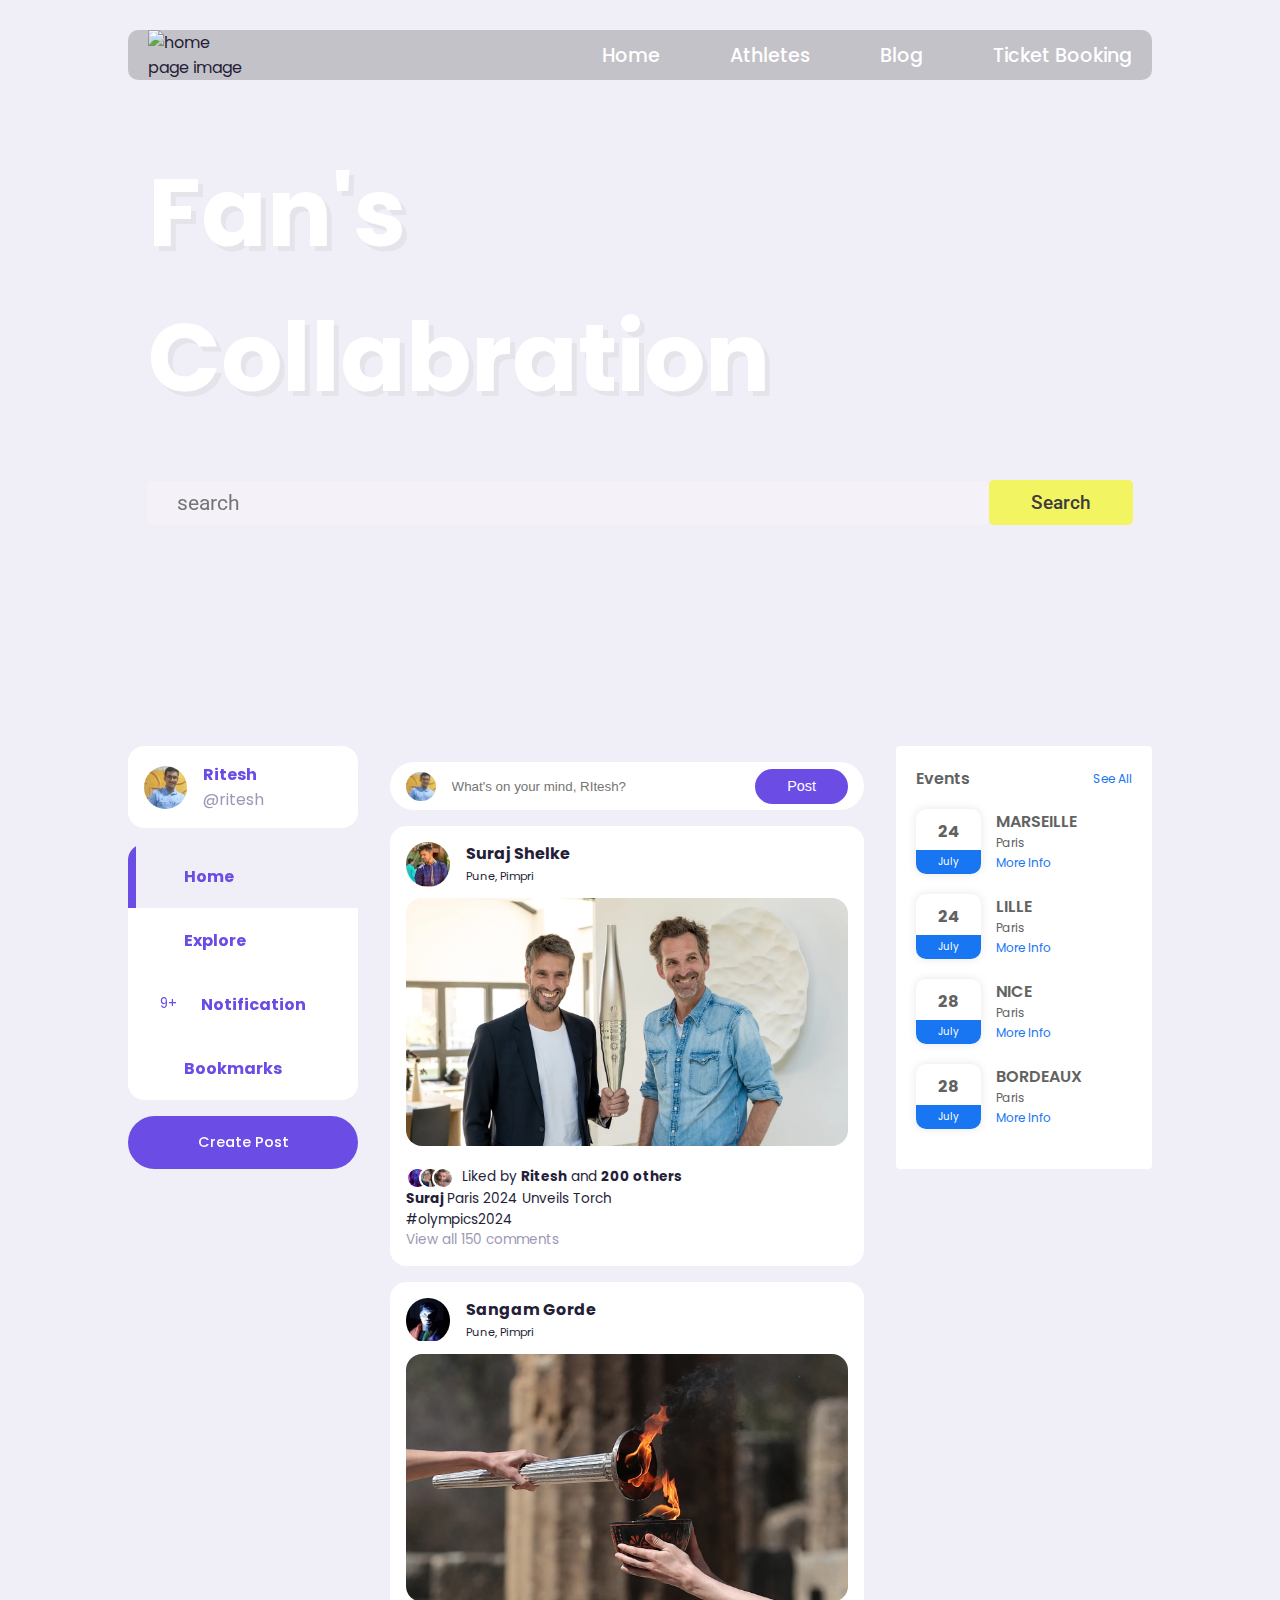
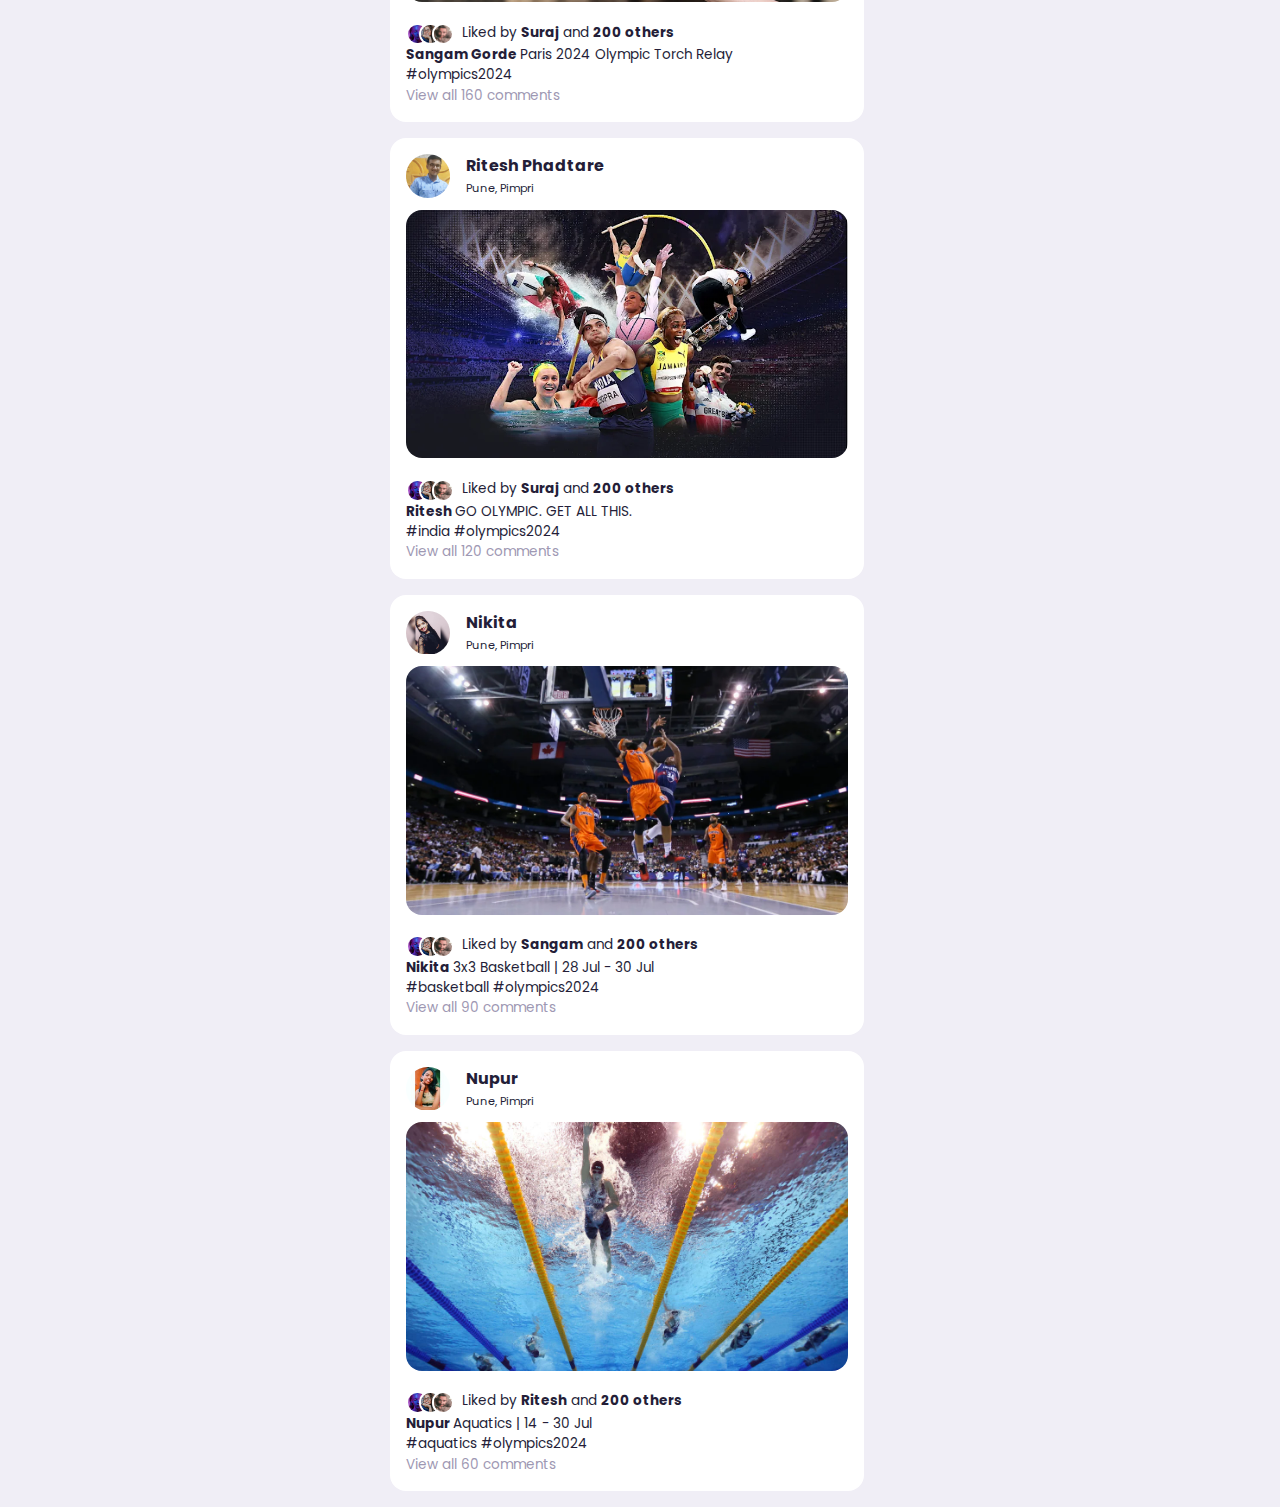
==== commit 35c35524: "Content Updated" ====
--- a/home.html
+++ b/home.html
@@ -1,5 +1,6 @@
 <!DOCTYPE html>
 <html lang="en">
+
 <head>
     <meta charset="UTF-8">
     <meta name="viewport" content="width=device-width, initial-scale=1.0">
@@ -9,8 +10,9 @@
 
     <script src="https://kit.fontawesome.com/cb5ad846e6.js" crossorigin="anonymous"></script>
 </head>
+
 <body>
-        <!-- Common Header -->
+    <!-- Common Header -->
     <div class="hero">
         <nav class="nav-section container flex">
             <div class="website-logo">
@@ -42,7 +44,7 @@
                 <div class="search-input">
                     <input type="text" placeholder="search">
                 </div>
-    
+
                 <div class="search-text ">
                     <input class="search-btn" type="button" name="search-btn" value="Search">
                 </div>
@@ -71,15 +73,18 @@
                 <!-- Side Bar -->
                 <div class="sidebar">
                     <a class="menu-item active">
-                        <span><i class="fa-solid fa-house"></i></span> <h3>Home</h3>
+                        <span><i class="fa-solid fa-house"></i></span>
+                        <h3>Home</h3>
                     </a>
 
                     <a class="menu-item">
-                        <span><i class="fa-regular fa-compass"></i></span> <h3>Explore</h3>
+                        <span><i class="fa-regular fa-compass"></i></span>
+                        <h3>Explore</h3>
                     </a>
 
                     <a class="menu-item" id="notifications">
-                        <span><i class="fa-regular fa-bell"></i></span><small class="notification-count">9+</small> <h3>Notification</h3>
+                        <span><i class="fa-regular fa-bell"></i></span><small class="notification-count">9+</small>
+                        <h3>Notification</h3>
                         <!-- Notification Pop Up -->
                         <div class="notifications-popup">
                             <div>
@@ -110,7 +115,7 @@
                                     <b>Suraj Shelke</b> accepted your friend request
                                     <small class="text-muted">2 DAYS AGO</small>
                                 </div>
-                            </div> 
+                            </div>
 
                             <div>
                                 <div class="profile-photo">
@@ -120,7 +125,7 @@
                                     <b>Suraj Shelke</b> accepted your friend request
                                     <small class="text-muted">2 DAYS AGO</small>
                                 </div>
-                            </div> 
+                            </div>
 
                             <div>
                                 <div class="profile-photo">
@@ -130,30 +135,15 @@
                                     <b>Suraj Shelke</b> accepted your friend request
                                     <small class="text-muted">2 DAYS AGO</small>
                                 </div>
-                            </div> 
+                            </div>
                         </div>
                         <!-- END Notification Pop Up -->
                     </a>
 
-                    <!-- <a class="menu-item" id="messages-notification">
-                        <span><i class="fa-regular fa-message" ><small class="notification-count">6</small></i></span> <h3>Message</h3>
-                    </a> -->
-
                     <a class="menu-item">
-                        <span><i class="fa-regular fa-bookmark"></i></span> <h3>Bookmarks</h3>
+                        <span><i class="fa-regular fa-bookmark"></i></span>
+                        <h3>Bookmarks</h3>
                     </a>
-
-                    <!-- <a class="menu-item">
-                        <span><i class="fa-solid fa-chart-line"></i></span> <h3>Analytics</h3>
-                    </a> -->
-
-                    <!-- <a class="menu-item">
-                        <span><i class="fa-solid fa-palette"></i></span> <h3>Theme</h3>
-                    </a> -->
-
-                    <!-- <a class="menu-item">
-                        <span><i class="fa-solid fa-gear"></i></span> <h3>Settings</h3>
-                    </a> -->
                 </div>
 
                 <!-- END of Sidebar -->
@@ -181,7 +171,7 @@
                         <div class="head">
                             <div class="user">
                                 <div class="profile-photo">
-                                    <img src="images/profile-13.jpg">
+                                    <img src="images/profile-2.jpg">
                                 </div>
                                 <div class="info">
                                     <h3>Suraj Shelke</h3>
@@ -215,8 +205,8 @@
                         </div>
 
                         <div class="caption">
-                            <p><b>Suraj </b>Lorem ipsum dolor sit amet consectetur, adipisicing elit. Iure, explicabo?</p>
-                            <span class="harsh-tag">#lifestyle</span>
+                            <p><b>Suraj </b>Paris 2024 Unveils Torch</p>
+                            <span class="harsh-tag">#olympics2024</span>
                         </div>
                         <div class="comments text-muted">View all 150 comments</div>
                     </div>
@@ -227,7 +217,7 @@
                         <div class="head">
                             <div class="user">
                                 <div class="profile-photo">
-                                    <img src="images/profile-14.jpg">
+                                    <img src="images/profile-3.jpg">
                                 </div>
                                 <div class="info">
                                     <h3>Sangam Gorde</h3>
@@ -257,23 +247,24 @@
                             <span><img src="images/profile-10.jpg" alt=""></span>
                             <span><img src="images/profile-4.jpg" alt=""></span>
                             <span><img src="images/profile-15.jpg" alt=""></span>
-                            <p>Liked by <b>Ritesh</b> and <b>200 others</b></p>
+                            <p>Liked by <b>Suraj</b> and <b>200 others</b></p>
                         </div>
 
                         <div class="caption">
-                            <p><b>Suraj </b>Lorem ipsum dolor sit amet consectetur, adipisicing elit. Iure, explicabo?</p>
-                            <span class="harsh-tag">#lifestyle</span>
-                        </div>
-                        <div class="comments text-muted">View all 150 comments</div>
+                            <p><b>Sangam Gorde </b>Paris 2024 Olympic Torch Relay
+                            </p>
+                            <span class="harsh-tag">#olympics2024</span>
+                        </div>
+                        <div class="comments text-muted">View all 160 comments</div>
                     </div>
                     <!-- END of Feed2 -->
-                    
+
                     <!-- Feed3 -->
                     <div class="feed">
                         <div class="head">
                             <div class="user">
                                 <div class="profile-photo">
-                                    <img src="images/profile-15.jpg">
+                                    <img src="images/profile-1.jpg">
                                 </div>
                                 <div class="info">
                                     <h3>Ritesh Phadtare</h3>
@@ -303,14 +294,14 @@
                             <span><img src="images/profile-10.jpg" alt=""></span>
                             <span><img src="images/profile-4.jpg" alt=""></span>
                             <span><img src="images/profile-15.jpg" alt=""></span>
-                            <p>Liked by <b>Ritesh</b> and <b>200 others</b></p>
+                            <p>Liked by <b>Suraj</b> and <b>200 others</b></p>
                         </div>
 
                         <div class="caption">
-                            <p><b>Suraj </b>Lorem ipsum dolor sit amet consectetur, adipisicing elit. Iure, explicabo?</p>
-                            <span class="harsh-tag">#lifestyle</span>
-                        </div>
-                        <div class="comments text-muted">View all 150 comments</div>
+                            <p><b>Ritesh </b>GO OLYMPIC. GET ALL THIS.</p>
+                            <span class="harsh-tag">#india #olympics2024</span>
+                        </div>
+                        <div class="comments text-muted">View all 120 comments</div>
                     </div>
                     <!-- END of Feed3 -->
 
@@ -319,7 +310,7 @@
                         <div class="head">
                             <div class="user">
                                 <div class="profile-photo">
-                                    <img src="images/profile-16.jpg">
+                                    <img src="images/profile-5.jpg">
                                 </div>
                                 <div class="info">
                                     <h3>Nikita</h3>
@@ -349,14 +340,14 @@
                             <span><img src="images/profile-10.jpg" alt=""></span>
                             <span><img src="images/profile-4.jpg" alt=""></span>
                             <span><img src="images/profile-15.jpg" alt=""></span>
-                            <p>Liked by <b>Ritesh</b> and <b>200 others</b></p>
+                            <p>Liked by <b>Sangam</b> and <b>200 others</b></p>
                         </div>
 
                         <div class="caption">
-                            <p><b>Suraj </b>Lorem ipsum dolor sit amet consectetur, adipisicing elit. Iure, explicabo?</p>
-                            <span class="harsh-tag">#lifestyle</span>
-                        </div>
-                        <div class="comments text-muted">View all 150 comments</div>
+                            <p><b>Nikita </b>3x3 Basketball | 28 Jul - 30 Jul</p>
+                            <span class="harsh-tag">#basketball #olympics2024</span>
+                        </div>
+                        <div class="comments text-muted">View all 90 comments</div>
                     </div>
                     <!-- END of Feed4 -->
 
@@ -365,7 +356,7 @@
                         <div class="head">
                             <div class="user">
                                 <div class="profile-photo">
-                                    <img src="images/profile-17.jpg">
+                                    <img src="images/profile-6.jpg">
                                 </div>
                                 <div class="info">
                                     <h3>Nupur</h3>
@@ -399,10 +390,10 @@
                         </div>
 
                         <div class="caption">
-                            <p><b>Suraj </b>Lorem ipsum dolor sit amet consectetur, adipisicing elit. Iure, explicabo?</p>
-                            <span class="harsh-tag">#lifestyle</span>
-                        </div>
-                        <div class="comments text-muted">View all 150 comments</div>
+                            <p><b>Nupur </b>Aquatics | 14 - 30 Jul</p>
+                            <span class="harsh-tag">#aquatics #olympics2024</span>
+                        </div>
+                        <div class="comments text-muted">View all 60 comments</div>
                     </div>
                     <!-- END of Feed5 -->
                 </div>
@@ -416,28 +407,54 @@
                     <h4>Events</h4>
                     <a href="#">See All</a>
                 </div>
-    
+
                 <div class="event">
                     <div class="left-event">
-                        <h3>18</h3>
-                        <span>March</span>
+                        <h3>24</h3>
+                        <span>July</span>
                     </div>
                     <div class="right-event">
-                        <h4>Social Media</h4>
-                        <p><i class="fas fa-map-marker-alt"></i> Willson tech  Park</p>
+                        <h4>MARSEILLE</h4>
+                        <p><i class="fas fa-map-marker-alt"></i> Paris</p>
                         <a href="#">More Info</a>
                     </div>
                 </div>
-    
+
                 <div class="event">
                     <div class="left-event">
-                        <h3>22</h3>
-                        <span>June</span>
+                        <h3>24</h3>
+                        <span>July</span>
                     </div>
                     <div class="right-event">
-                        <h4>Mobile Marketing</h4>
-                        
-                        <p> <i class="fas fa-map-marker-alt"></i> Willson tech  Park</p>
+                        <h4>LILLE</h4>
+
+                        <p> <i class="fas fa-map-marker-alt"></i> Paris</p>
+                        <a href="#">More Info</a>
+                    </div>
+                </div>
+
+                <div class="event">
+                    <div class="left-event">
+                        <h3>28</h3>
+                        <span>July</span>
+                    </div>
+                    <div class="right-event">
+                        <h4>NICE</h4>
+
+                        <p> <i class="fas fa-map-marker-alt"></i> Paris</p>
+                        <a href="#">More Info</a>
+                    </div>
+                </div>
+
+                <div class="event">
+                    <div class="left-event">
+                        <h3>28</h3>
+                        <span>July</span>
+                    </div>
+                    <div class="right-event">
+                        <h4>BORDEAUX</h4>
+
+                        <p> <i class="fas fa-map-marker-alt"></i> Paris</p>
                         <a href="#">More Info</a>
                     </div>
                 </div>
@@ -447,4 +464,5 @@
     </main>
     <script src="script.js"></script>
 </body>
+
 </html>--- a/style_home.css
+++ b/style_home.css
@@ -2,14 +2,14 @@
 @import url('https://fonts.googleapis.com/css2?family=Poppins:wght@200;300;400;500;600;700&display=swap');
 @import url('https://fonts.googleapis.com/css2?family=Roboto&display=swap');
 
-:root{
+:root {
     --color-white: hsl(252, 30%, 100%);
     --color-light: hsl(252, 30%, 95%);
     --color-gray: hsl(252, 15%, 65%);
-    --color-primary: hsl(252,75%, 60%);
-    --color-secondary: hsl(252,100%,90%);
+    --color-primary: hsl(252, 75%, 60%);
+    --color-secondary: hsl(252, 100%, 90%);
     --color-success: hsl(120, 95%, 65%);
-    --color-danger: hsl(0,95%,65%);
+    --color-danger: hsl(0, 95%, 65%);
     --color-dark: hsl(252, 30%, 17%);
     --color-black: hsl(252, 30%, 10%);
 
@@ -22,16 +22,18 @@
     --sticky-top-left: 5.4rem;
     --sticky-top-right: -18rem;
 
-    --primary-text-color:#ffffff;
-    --secondary-text-color:#000000;
-    --sub-text-color:#484848;
-    --section-front-title:#4870FF;
-    --section-BG-title:#ffb70092;
-    --button-color:#FFB800;
-    --padding-inline-section:20px
-}
-
-* , *::before, *::after{
+    --primary-text-color: #ffffff;
+    --secondary-text-color: #000000;
+    --sub-text-color: #484848;
+    --section-front-title: #4870FF;
+    --section-BG-title: #ffb70092;
+    --button-color: #FFB800;
+    --padding-inline-section: 20px
+}
+
+*,
+*::before,
+*::after {
     margin: 0;
     padding: 0;
     outline: 0;
@@ -42,30 +44,31 @@
 }
 
 
-.hero h1{
+.hero h1 {
     font-size: 6rem;
     color: #ffffff;
     text-shadow: 5px 5px #b5b5b528;
 }
 
-.hero h2{
+.hero h2 {
     font-size: 2rem;
     color: #ffffff;
     font-weight: 500;
 }
 
-.hero h3{
+.hero h3 {
     font-size: 3.9rem;
     color: var(--section-front-title);
     font-weight: 700;
 }
-.hero h4{
+
+.hero h4 {
     font-size: 1.2rem;
     color: #ffffff;
     font-weight: 300;
 }
 
-.hero h5{
+.hero h5 {
     font-size: 3rem;
     color: #000000df;
     font-weight: 700;
@@ -73,69 +76,68 @@
     font-family: 'Poppins', sans-serif;
 }
 
-.hero .small-bold-text{
+.hero .small-bold-text {
     font-size: 1rem;
-    font-weight:700;
-}
-
-.hero p{
-    font-family:'Times New Roman', Times, serif;
+    font-weight: 700;
+}
+
+.hero p {
+    font-family: 'Times New Roman', Times, serif;
     font-size: 1.35rem;
-    color:#ffffff;
+    color: #ffffff;
     line-height: 1.8rem;
     text-align: justify;
 }
 
-.hero a{
+.hero a {
     text-decoration: none;
     display: inline-block;
 }
-.hero ul{
+
+.hero ul {
     list-style: none;
     font-size: 1.2rem;
-   
-}
-
-.hero .flex{
+
+}
+
+.hero .flex {
     display: flex;
     align-items: center;
 }
 
-.hero .container{
+.hero .container {
     max-width: 1200px;
     margin-inline: auto;
     overflow: hidden;
-    /* background-color: #180707c2; */
-    padding-inline:var(--padding-inline-section) ;
-} 
-
-.hero .hover-menu{
-  
+    padding-inline: var(--padding-inline-section);
+}
+
+.hero .hover-menu {
+
     color: var(--primary-text-color);
     font-weight: 500;
     transition: 0.2s ease-in-out;
 }
 
-.hero .hover-menu:hover{
+.hero .hover-menu:hover {
     color: #f5f900;
-    border-bottom:3px solid #f5f900;
-   
-}
-
-.hero .nav-toggle{
+    border-bottom: 3px solid #f5f900;
+
+}
+
+.hero .nav-toggle {
     display: none;
 }
 
 
-.hero{
+.hero {
     background-image: url(images/backgroung_img1.png);
-    /* background-color: #4870FF; */
     background-size: 100%;
     height: 660px;
     background-repeat: no-repeat;
 }
 
-.hero .nav-section{
+.hero .nav-section {
     justify-content: space-between;
     position: relative;
     top: 30px;
@@ -143,40 +145,37 @@
     border-radius: 10px;
 }
 
-.hero .website-logo{
+.hero .website-logo {
     width: 97px;
 }
 
-.hero .menus{
-    /* flex-basis:730px ; */
-}
-.hero .menus ul{
+.hero .menus ul {
     justify-content: end;
     gap: 70px;
 }
 
-.hero header{
+.hero header {
     margin-top: 90px;
 }
 
-.hero .header-section{
+.hero .header-section {
     gap: 45px;
     justify-content: left;
 }
 
-.hero .horizontal-line img{
+.hero .horizontal-line img {
     width: 10px;
 }
 
-.hero .header-text{
+.hero .header-text {
     justify-content: left;
     flex-direction: column;
     align-items: baseline;
-  
-}
-
-
-.hero .search-section{
+
+}
+
+
+.hero .search-section {
     justify-content: center;
     margin-top: 50px;
 }
@@ -187,14 +186,14 @@
     border: none;
     padding-left: 30px;
     font-size: 21px;
-    font-family:'Roboto', sans-serif;
+    font-family: 'Roboto', sans-serif;
     color: #000000;
     background: rgba(255, 255, 255, 0.251);
     border-radius: 5px;
     backdrop-filter: blur(2px)
 }
 
-.hero .search-btn{
+.hero .search-btn {
     width: 143.7px;
     height: 45px;
     background: #f5f9009a;
@@ -202,15 +201,15 @@
     font-size: 19px;
     border: none;
     font-weight: 500;
-    font-family:'Roboto', sans-serif;
+    font-family: 'Roboto', sans-serif;
     border-radius: 5px;
     word-wrap: break-word;
     cursor: pointer;
 }
-.hero .search-btn:hover{
+
+.hero .search-btn:hover {
     color: var(--secondary-text-color);
-    background-color:#f5f900;
-    /* border: 1px solid #ffffff; */
+    background-color: #f5f900;
 }
 
 /* Main Social Media Body Style */
@@ -219,7 +218,7 @@
 
 /* NAV END */
 
-body{
+body {
     font-family: 'Poppins', sans-serif;
     color: var(--color-dark);
     background: var(--color-light);
@@ -227,24 +226,24 @@
 }
 
 /* Genereal Style */
-.container{
+.container {
     width: 80%;
     margin: 0 auto;
 }
 
-.profile-photo{
+.profile-photo {
     width: 2.7rem;
     aspect-ratio: 1/1;
     border-radius: 50%;
-    overflow: hidden ;
-}
-
-img{
+    overflow: hidden;
+}
+
+img {
     display: block;
     width: 100%;
 }
 
-.btn{
+.btn {
     display: inline-block;
     padding: var(--btn-padding);
     font-weight: 500;
@@ -255,71 +254,31 @@
 
 }
 
-.btn:hover{
+.btn:hover {
     opacity: 0.8;
 
 }
 
-.btn-primary{
+.btn-primary {
     background: var(--color-primary);
     color: white;
 }
 
-.text-bold{
+.text-bold {
     font-weight: 500;
 }
 
-.text-muted{
+.text-muted {
     color: var(--color-gray);
 }
 
-/* Nav Bar */
-/* nav{
-    width: 100%;
-    background: var(--color-white);
-    padding: 0.7rem 0;
-    position: fixed;
-    top: 0;
-    z-index: 10;
-}
-
-nav .container{
-    display:flex;
-    align-items: center;
-    justify-content: space-between;
-}
-
-nav .search-bar{
-    background: var(--color-light);
-    border-radius: var(--border-radius);
-    padding: var(--search-padding);
-}
-
-nav .search-bar input[type = "search"]{ 
-    background: transparent;
-    width: 20vw;
-    margin-left: 1rem;
-    font-size: 0.9rem;
-    color: var(--color-dark);
-}
-
-nav .search-bar input[type = "search"]::placeholder{
-    color: var(--color-gray);
-}
-
-nav .create {
-    display: flex;
-    align-items: center;
-    gap: 2rem;
-} */
-
 /* Main */
-main{
+main {
     position: relative;
     top: 5.4rem;
 }
 
-main .container{
+main .container {
     display: grid;
     grid-template-columns: 18vw auto 20vw;
     column-gap: 2rem;
@@ -327,13 +286,13 @@
 }
 
 /* Left */
-main .container .left{
+main .container .left {
     height: max-content;
     position: sticky;
     top: var(--sticky-top-left);
 }
 
-main .container .left .profile{
+main .container .left .profile {
     padding: var(--card-padding);
     background-color: var(--color-white);
     border-radius: var(--card-border-radius);
@@ -344,14 +303,14 @@
 }
 
 /* Side Bar */
-.left .sidebar{
+.left .sidebar {
     margin-top: 1rem;
     background-color: var(--color-white);
     border-radius: var(--card-border-radius);
 }
 
-.left .sidebar .menu-item{
-    display: flex; 
+.left .sidebar .menu-item {
+    display: flex;
     align-items: center;
     height: 4rem;
     cursor: pointer;
@@ -359,18 +318,18 @@
     position: relative;
 }
 
-.left .sidebar .menu-item:hover{
+.left .sidebar .menu-item:hover {
     background: var(--color-light);
 }
 
-.left .sidebar i{
+.left .sidebar i {
     font-size: 1.4rem;
     color: var(--color-gray);
     margin-left: 2rem;
     position: relative;
 }
 
-.left .sidebar i .notification-count{
+.left .sidebar i .notification-count {
     background: var(--color-danger);
     color: white;
     font-size: 0.7rem;
@@ -382,21 +341,22 @@
     right: -0.3rem;
 }
 
-.left .sidebar h3{
+.left .sidebar h3 {
     margin-left: 1.5rem;
     font-size: 1rem;
 }
 
-.left .sidebar .active{
+.left .sidebar .active {
     background: var(--color-light);
 }
 
-.left ,.sidebar .active i, 
-.left .sidebar .active h3{
+.left,
+.sidebar .active i,
+.left .sidebar .active h3 {
     color: var(--color-primary);
 }
 
-.left .sidebar .active::before{
+.left .sidebar .active::before {
     content: "";
     display: block;
     width: 0.5rem;
@@ -405,17 +365,17 @@
     background: var(--color-primary);
 }
 
-.left .sidebar .menu-item:first-child.active{
+.left .sidebar .menu-item:first-child.active {
     border-top-left-radius: var(--card-border-radius);
     overflow: hidden;
 }
 
-.left .sidebar .menu-item:last-child.active{
+.left .sidebar .menu-item:last-child.active {
     border-bottom-left-radius: var(--card-border-radius);
     overflow: hidden;
 }
 
-.left .btn{
+.left .btn {
     margin-top: 1rem;
     width: 100%;
     text-align: center;
@@ -423,7 +383,7 @@
 }
 
 /* Notification Pop Up */
-.left .notifications-popup{
+.left .notifications-popup {
     position: absolute;
     top: 0;
     left: 110%;
@@ -431,12 +391,12 @@
     background: var(--color-white);
     border-radius: var(--card-border-radius);
     padding: var(--card-padding);
-    box-shadow: 0 0 2rem  hsl(var(--color-primary),75%, 60% 25%);
+    box-shadow: 0 0 2rem hsl(var(--color-primary), 75%, 60% 25%);
     z-index: 8;
     display: none;
 }
 
-.left .notifications-popup::before{
+.left .notifications-popup::before {
     content: "";
     width: 1.2rem;
     height: 1.2rem;
@@ -447,14 +407,14 @@
     transform: rotate(45deg);
 }
 
-.left .notifications-popup > div{
+.left .notifications-popup>div {
     display: flex;
     align-items: start;
     gap: 1rem;
     margin-bottom: 1rem;
 }
 
-.left .notifications-popup small{
+.left .notifications-popup small {
     display: block;
 
 }
@@ -462,7 +422,7 @@
 /* Middle */
 
 /* Create Post  */
-.middle .create-post{
+.middle .create-post {
     width: 100%;
     display: flex;
     align-items: center;
@@ -473,7 +433,7 @@
     border-radius: var(--border-radius);
 }
 
-.middle .create-post input[type="text"]{
+.middle .create-post input[type="text"] {
     justify-self: start;
     width: 100%;
     padding-left: 1rem;
@@ -483,7 +443,7 @@
 }
 
 /* Feeds */
-.middle .feeds .feed{
+.middle .feeds .feed {
     background: var(--color-white);
     border-radius: var(--card-border-radius);
     padding: var(--card-padding);
@@ -492,23 +452,23 @@
     line-height: 1.5;
 }
 
-.middle .feeds .feed .head{
+.middle .feeds .feed .head {
     display: flex;
     justify-content: space-between;
 }
 
-.middle .feed .user{
+.middle .feed .user {
     display: flex;
     gap: 1rem;
 }
 
-.middle .feed .photo{
+.middle .feed .photo {
     border-radius: var(--card-border-radius);
     overflow: hidden;
     margin: 0.7rem 0;
 }
 
-.middle .feed .action-buttons{
+.middle .feed .action-buttons {
     display: flex;
     justify-content: space-between;
     align-items: center;
@@ -516,11 +476,11 @@
     margin: 0.6rem;
 }
 
-.middle .liked-by{
-    display: flex;
-}
-
-.middle .liked-by span{
+.middle .liked-by {
+    display: flex;
+}
+
+.middle .liked-by span {
     width: 1.4rem;
     height: 1.4rem;
     display: block;
@@ -530,18 +490,17 @@
     margin-left: -0.6rem;
 }
 
-.middle .liked-by span:first-child{
+.middle .liked-by span:first-child {
     margin: 0;
 }
 
-.middle .liked-by p{
+.middle .liked-by p {
     margin-left: 0.5rem;
 }
 
 /* Right Side */
 
-.right-sidebar{
-    /* background: #cbdffa; */
+.right-sidebar {
     flex-basis: 25%;
     position: sticky;
     top: 70px;
@@ -552,7 +511,7 @@
     color: #626262;
 }
 
-.sidebar-title{
+.sidebar-title {
     display: flex;
     align-items: center;
     justify-content: space-between;
@@ -560,24 +519,24 @@
 
 }
 
-.right-sidebar h4{
+.right-sidebar h4 {
     font-weight: 600;
     font-size: 16px;
 }
 
-.sidebar-title a{
+.sidebar-title a {
     text-decoration: none;
     color: #1876f2;
     font-size: 12px;
 }
 
-.event{
+.event {
     display: flex;
     font-size: 14px;
     margin-bottom: 20px;
 }
 
-.left-event{
+.left-event {
     border-radius: 10px;
     height: 65px;
     width: 65px;
@@ -586,20 +545,20 @@
     text-align: center;
     position: relative;
     overflow: hidden;
-    box-shadow: 0 0 10px rgba(0,0,0, 0.1); 
-}
-
-.event p{
+    box-shadow: 0 0 10px rgba(0, 0, 0, 0.1);
+}
+
+.event p {
     font-size: 12px;
 }
 
-.event a{
+.event a {
     font-size: 12px;
     text-decoration: none;
     color: #1876f2;
 }
 
-.left-event span{
+.left-event span {
     position: absolute;
     bottom: 0;
     left: 0;
@@ -610,19 +569,19 @@
     padding: 4px 0;
 }
 
-.sidebar-ads{
+.sidebar-ads {
     width: 100%;
     margin-bottom: 20px;
     border-radius: 4px;
 }
 
-.online-list{
+.online-list {
     display: flex;
     align-items: center;
     margin-bottom: 20px;
 }
 
-.online-list .online img{
+.online-list .online img {
     width: 40px;
     border-radius: 50%;
 }
@@ -633,7 +592,7 @@
     margin-right: 15px;
 }
 
-.online-list .online::after{
+.online-list .online::after {
     top: unset;
     bottom: 5px;
 }
@@ -641,53 +600,49 @@
 /* Responsive Queries fo Small Laptops And Big Tablets */
 
 @media screen and (max-width: 1200px) {
-    
-    .container{
+
+    .container {
         width: 96%;
     }
 
-    main .container{
+    main .container {
         grid-template-columns: 5rem auto 20vw;
         gap: 1rem;
     }
 
-    .left{
+    .left {
         width: 5rem;
         z-index: 5;
     }
 
-    main .container .left .profile{
+    main .container .left .profile {
         display: none;
     }
 
-    .sidebar h3{
+    .sidebar h3 {
         display: none;
     }
 
-    .left .btn{
+    .left .btn {
         display: none;
     }
 
-    /* .right-sidebar{
+}
+
+
+/* Media Queries for Small Tablets And Mobile Phones */
+
+@media screen and (max-width: 992px) {
+    nav .search-bar {
         display: none;
-    } */
-
-}
-
-
-/* Media Queries for Small Tablets And Mobile Phones */
-
-@media screen and (max-width: 992px) {
-    nav .search-bar{
-        display: none;
-    }
-
-    main .container{
+    }
+
+    main .container {
         grid-template-columns: 0 auto 5rem;
         gap: 0;
     }
 
-    main .container .left{
+    main .container .left {
         grid-column: 3/4;
         position: fixed;
         bottom: 0;
@@ -695,24 +650,24 @@
     }
 
     /* Notification Popup */
-    .left .notifications-popup{
+    .left .notifications-popup {
         position: absolute;
         left: -20rem;
         width: 20rem;
     }
 
-    .left .notifications-popup::before{
+    .left .notifications-popup::before {
         display: absolute;
         top: 1.3rem;
         left: calc(20rem - 0.6rem);
         display: block;
     }
 
-    main .container .middle{
+    main .container .middle {
         grid-column: 1/3;
     }
 
-    .right-sidebar{
+    .right-sidebar {
         display: none;
     }
 }--- a/responsive css/sm_res_style.css
+++ b/responsive css/sm_res_style.css
@@ -1,7 +1,7 @@
 @media screen and (max-width: 430px){
 
     .hero{
-        height: 56vh;
+        height: 217px;
     }
 
     .hero .nav-toggle{
@@ -75,11 +75,15 @@
     main {
         top: 0;
     }
+
+    .left .sidebar {
+        margin-top: 9rem;
+    }
 }
 
 @media screen and (max-width: 376px){
     .hero{
-        height: 49vh;
+        height: 191px;
     }
 
     .hero .header-text h1 {
@@ -90,12 +94,15 @@
     main {
         top: 0;
     }
+    .left .sidebar {
+        margin-top: 8rem;
+    }
 }
 
 
 @media screen and (max-width: 321px){
     .hero{
-        height: 42vh;
+        height: 162px;
     }
 
     .hero .header-text h1 {
@@ -106,4 +113,8 @@
     main {
         top: 0;
     }
+
+    .left .sidebar {
+        margin-top: 6rem;
+    }
 }